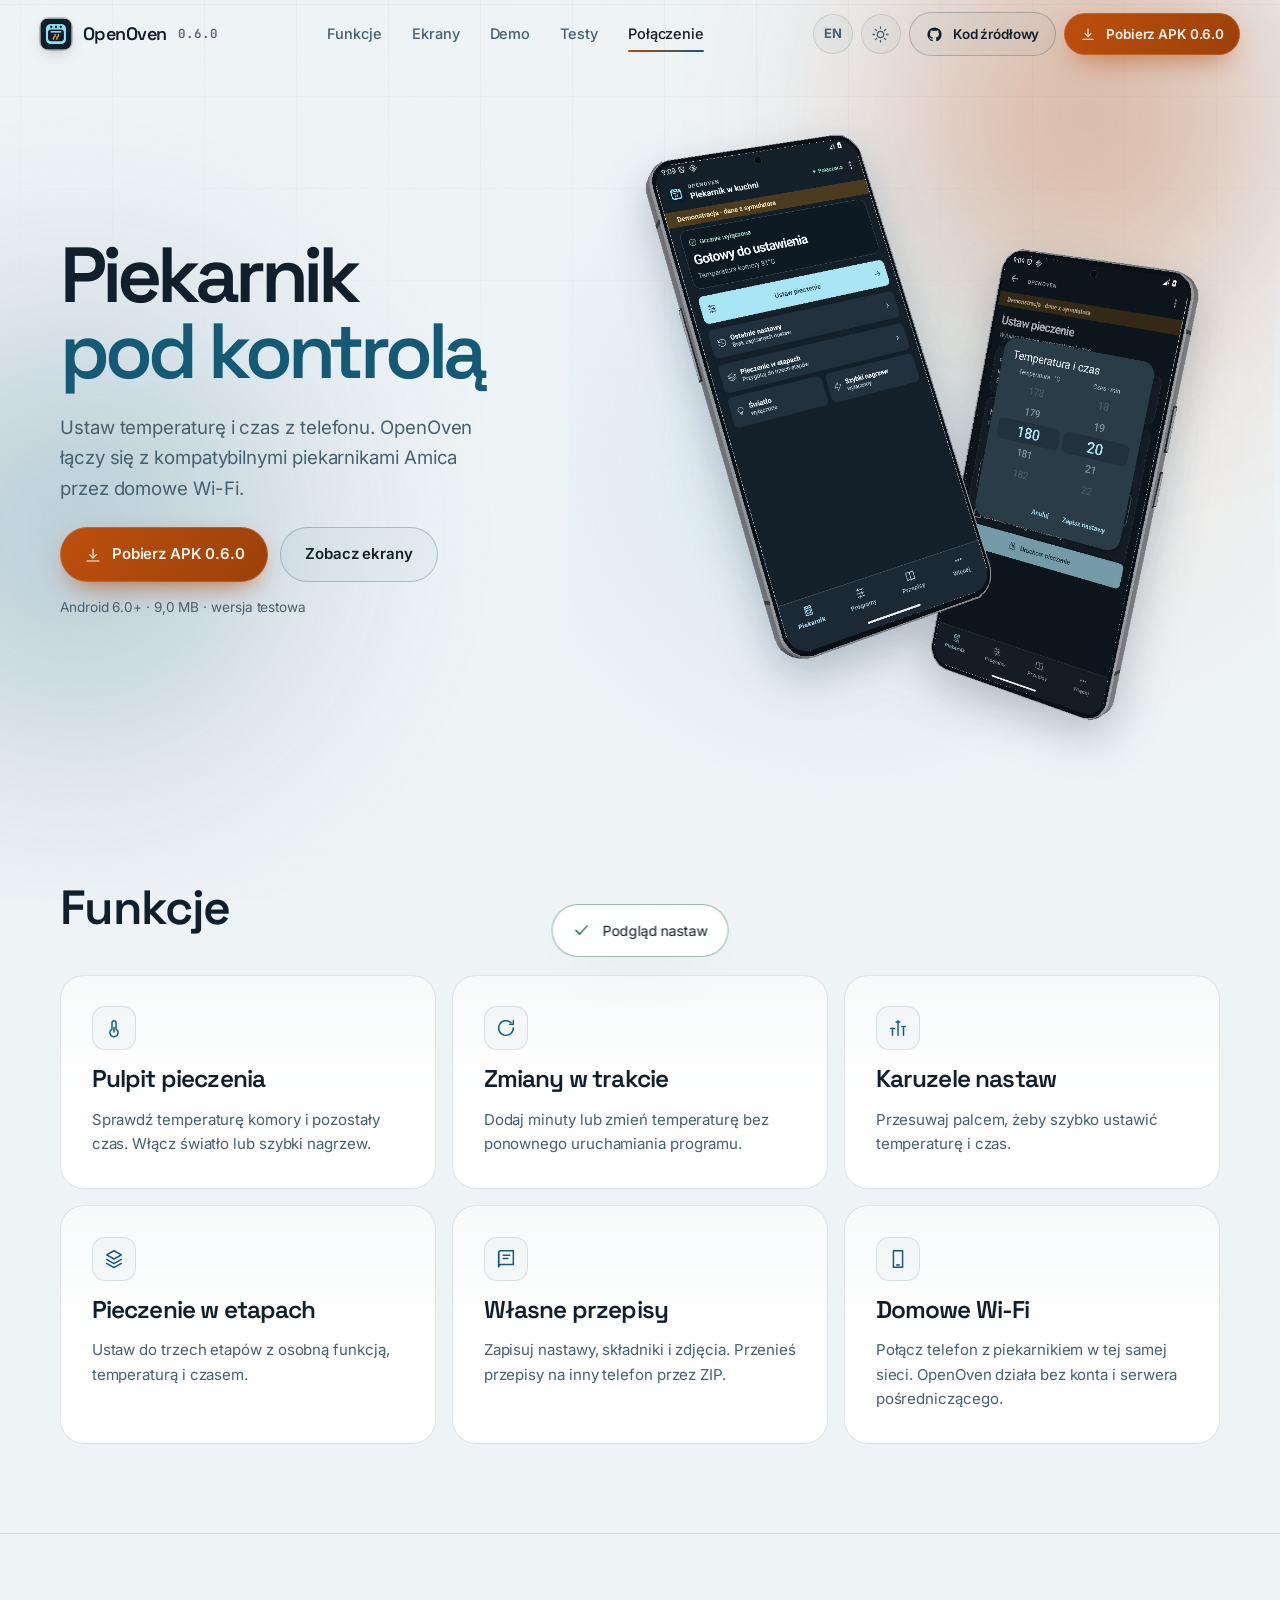
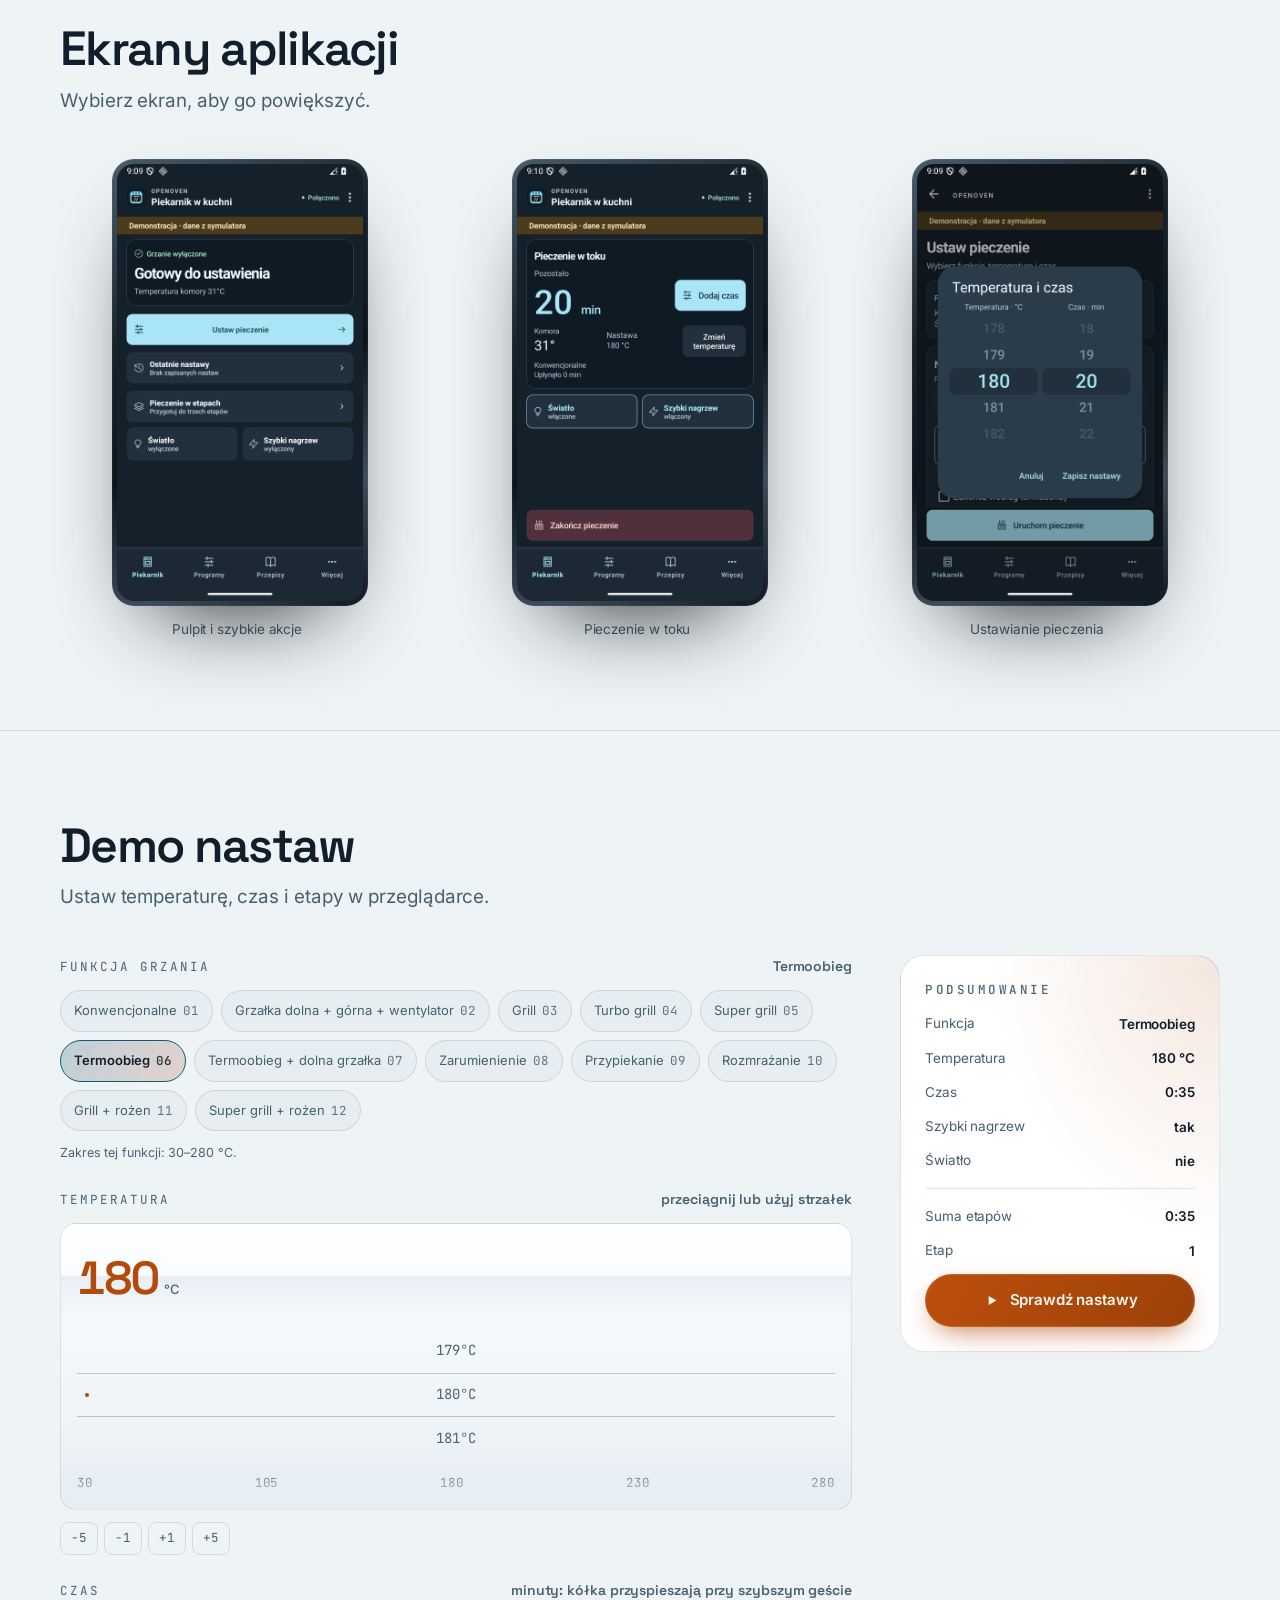
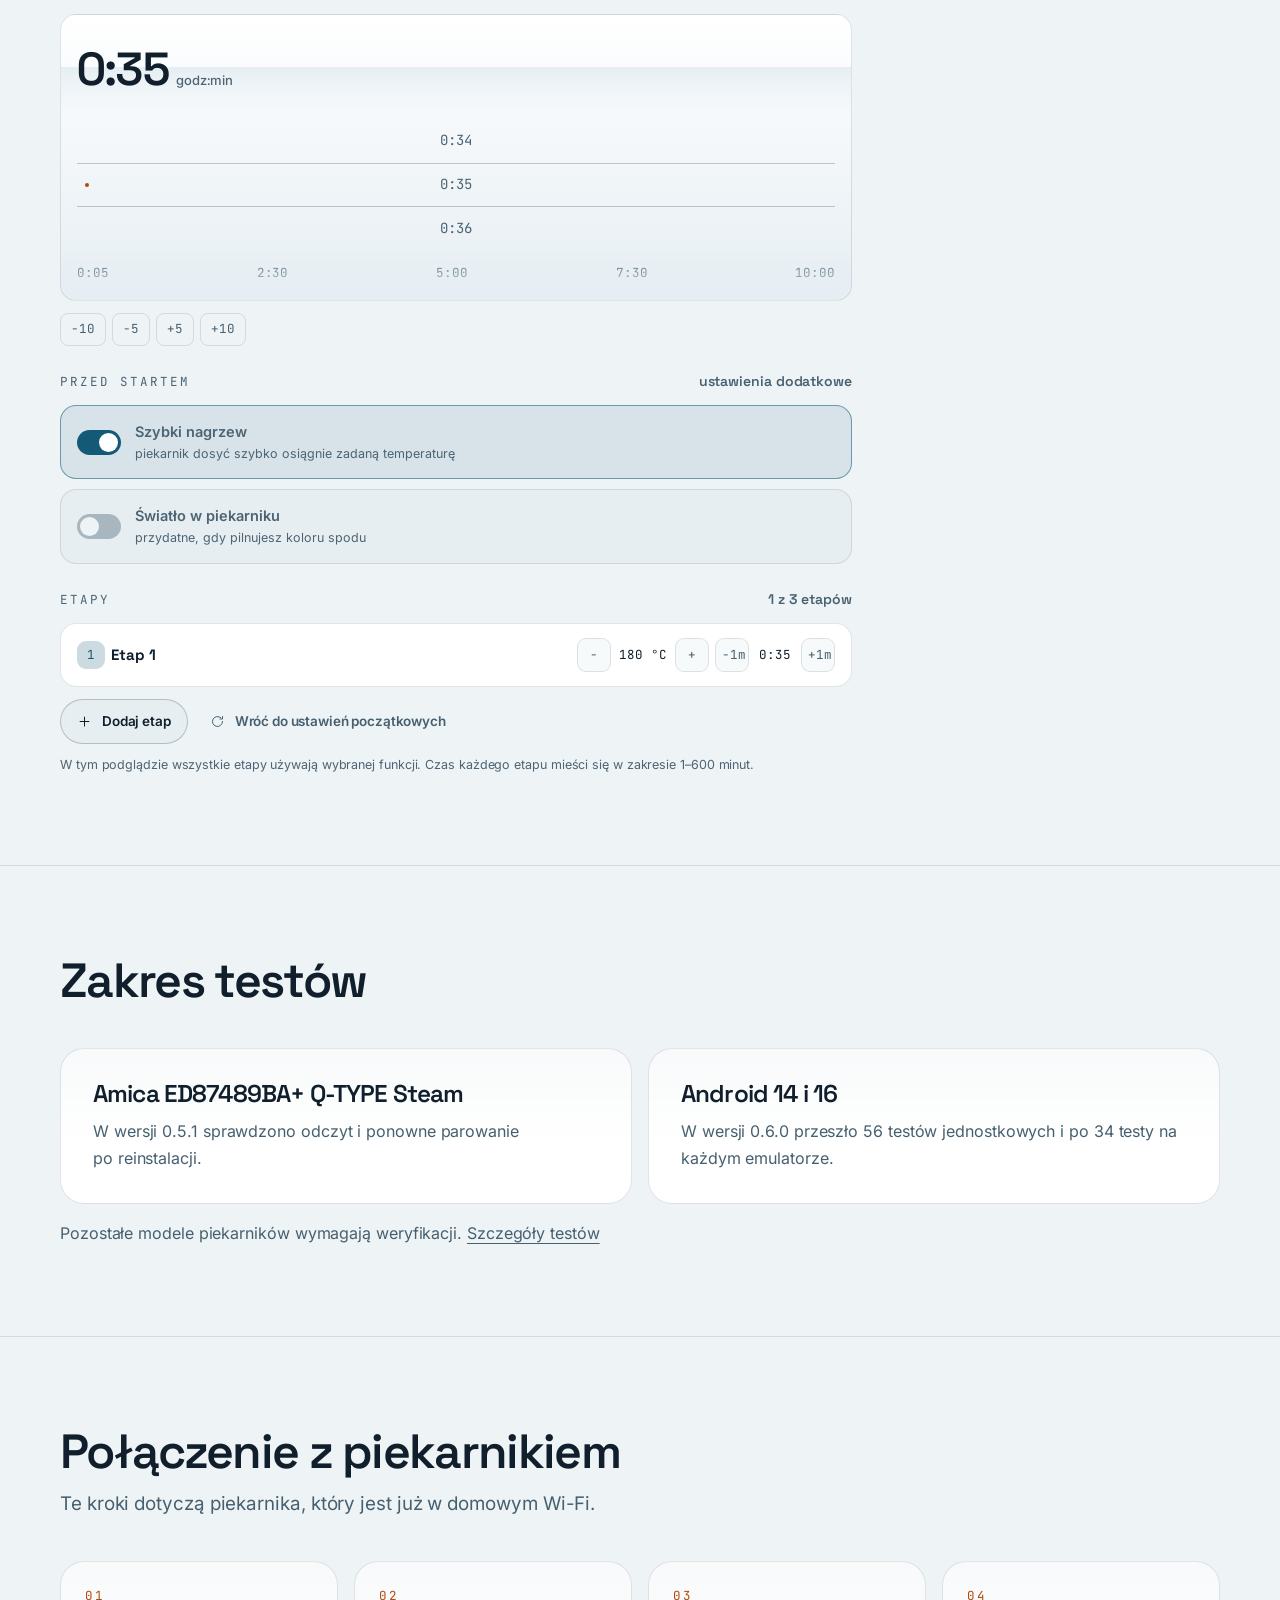
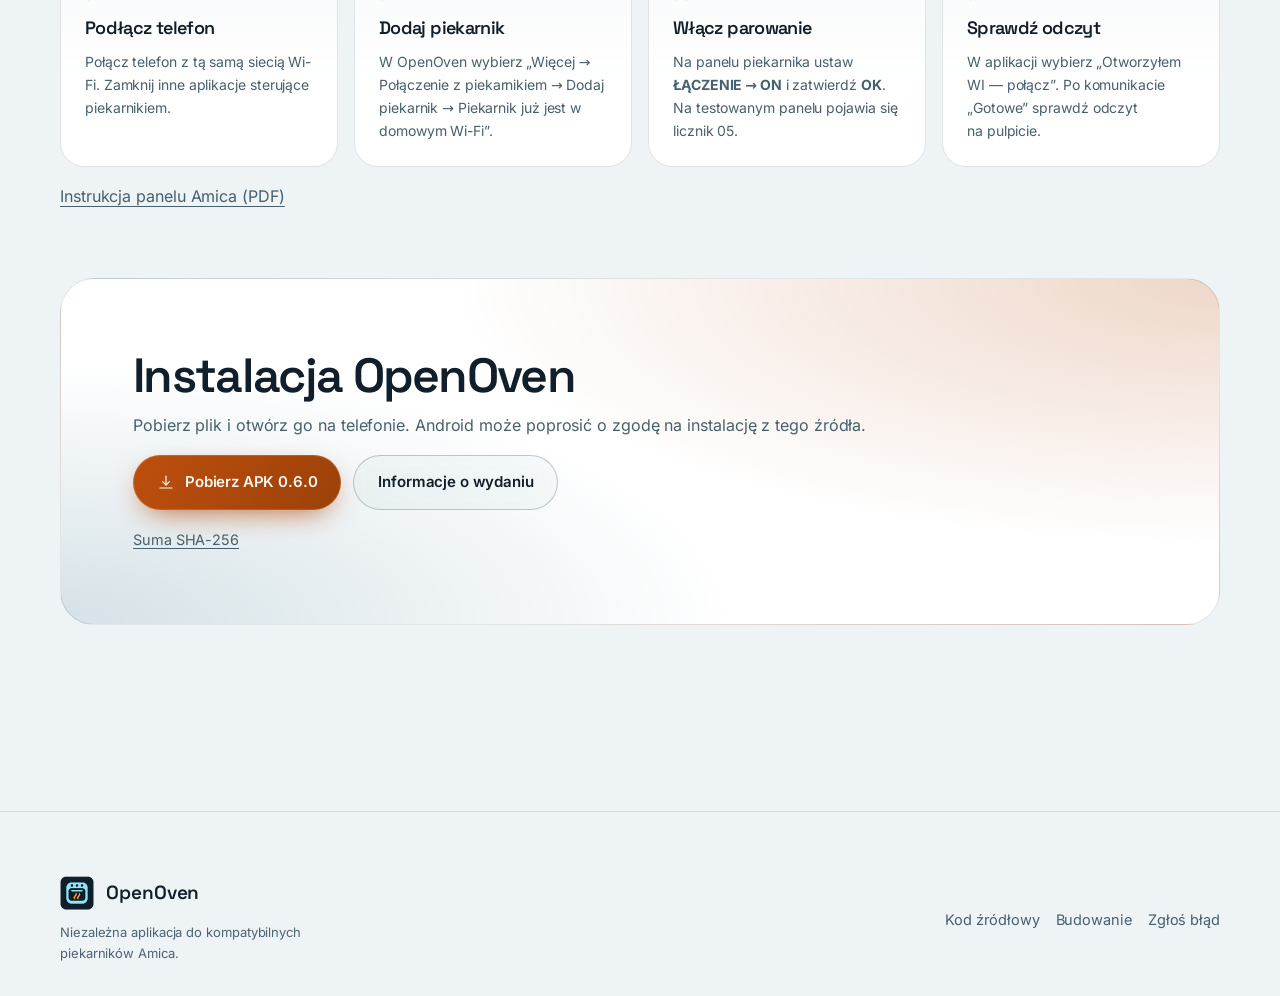
==== docs/pl/index.html @ 1ca05c5a "Make the presentation bilingual with English as default" ====
<!DOCTYPE html>
<html lang="pl" data-theme="dark">
<head>
<meta charset="utf-8">
<meta name="viewport" content="width=device-width, initial-scale=1">
<title>OpenOven — sterowanie piekarnikiem Amica z Androida</title>
<meta name="description" content="OpenOven to niezależna aplikacja na Androida do lokalnego sterowania kompatybilnymi piekarnikami Amica. Bez konta, bez chmury, przez domowe Wi-Fi. Kod w publicznym repozytorium. Sterowanie, programy, etapy, przepisy, historia i diagnostyka.">
<meta name="theme-color" content="#070d13">
<meta name="color-scheme" content="dark light">
<meta property="og:type" content="website">
<meta property="og:title" content="OpenOven — sterowanie piekarnikiem z telefonu">
<meta property="og:description" content="Niezależna aplikacja na Androida do lokalnego sterowania piekarnikami Amica. Kod w publicznym repozytorium. Wersja testowa 0.6.0.">
<meta property="og:url" content="https://techparka.github.io/openoven/pl/">
<meta property="og:site_name" content="OpenOven">
<meta property="og:image" content="https://techparka.github.io/openoven/assets/og-cover.png">
<meta property="og:image:width" content="2400">
<meta property="og:image:height" content="1260">
<meta property="og:image:alt" content="Okładka projektu OpenOven">
<meta property="og:locale" content="pl_PL">
<meta name="twitter:card" content="summary_large_image">
<meta name="twitter:title" content="OpenOven — sterowanie piekarnikiem z telefonu">
<meta name="twitter:description" content="Niezależna aplikacja na Androida do lokalnego sterowania piekarnikami Amica. Kod w publicznym repozytorium. Wersja testowa 0.6.0, APK 9,0 MB.">
<meta name="twitter:image" content="https://techparka.github.io/openoven/assets/og-cover.png">
<meta name="twitter:image:alt" content="Makieta telefonu z paskiem postępu pieczenia i hasłem OpenOven.">
<meta name="author" content="techparka">
<meta name="robots" content="max-image-preview:large">
<link rel="alternate" hreflang="en" href="https://techparka.github.io/openoven/">
<link rel="alternate" hreflang="pl" href="https://techparka.github.io/openoven/pl/">
<link rel="alternate" hreflang="x-default" href="https://techparka.github.io/openoven/">
<link rel="canonical" href="https://techparka.github.io/openoven/pl/">
<link rel="icon" href="../assets/img/logo-64.png" sizes="64x64">
<link rel="apple-touch-icon" href="../assets/img/logo-128.png">
<link rel="preload" as="font" href="../assets/fonts/SpaceGrotesk-latin.woff2" type="font/woff2" crossorigin>
<link rel="preload" as="font" href="../assets/fonts/Inter-latin.woff2" type="font/woff2" crossorigin>
<link rel="stylesheet" href="../assets/fonts/fonts.css">
<link rel="stylesheet" href="../styles.css?v=6">
<script type="application/ld+json">
{
  "@context": "https://schema.org",
  "@type": "SoftwareApplication",
  "name": "OpenOven",
  "operatingSystem": "Android 6.0+",
  "applicationCategory": "UtilitiesApplication",
  "softwareVersion": "0.6.0",
  "softwareRequirements": "Android 6.0 (API 23) lub nowszy",
  "fileSize": "9.0 MB",
  "downloadUrl": "https://github.com/techparka/openoven/releases/latest",
  "isAccessibleForFree": true,
  "codeRepository": "https://github.com/techparka/openoven",
  "datePublished": "2026-11-12",
  "dateModified": "2026-11-13",
  "inLanguage": "pl",
  "keywords": "Amica, piekarnik, Android, lokalne sterowanie, publiczny kod, Wi-Fi, bez chmury",
  "publisher": {
    "@type": "Organization",
    "name": "techparka",
    "url": "https://github.com/techparka"
  },
  "screenshot": {
    "@type": "ImageObject",
    "url": "https://techparka.github.io/openoven/assets/og-cover.png",
    "caption": "Pulpit pieczenia OpenOven z paskiem postępu"
  },
  "offers": { "@type": "Offer", "price": "0", "priceCurrency": "PLN" },
  "featureList": [
    "Lokalne sterowanie piekarnikiem przez domowe Wi-Fi",
    "Funkcje grzania, programy, pieczenie w etapach",
    "Własne przepisy z importem i eksportem ZIP",
    "Historia i ostatnie nastawy",
    "Diagnostyka połączenia",
    "Motyw jasny, ciemny lub zgodny z systemem"
  ]
}
</script>
</head>
<body>
<a class="skip-link" href="#main">Przejdź do treści</a>

<div class="bg-field" aria-hidden="true">
  <div class="bg-grid"></div>
  <div class="bg-glow bg-glow--heat"></div>
  <div class="bg-glow bg-glow--cool"></div>
  <div class="bg-noise"></div>
</div>

<svg width="0" height="0" style="position:absolute" aria-hidden="true" focusable="false">
  <defs>
    <linearGradient id="heatGrad" x1="0" y1="0" x2="1" y2="1">
      <stop offset="0%" stop-color="#ffc46b"/><stop offset="60%" stop-color="#ff8f45"/><stop offset="100%" stop-color="#a9e5f6"/>
    </linearGradient>
    <g id="i-set" fill="none" stroke="currentColor" stroke-width="1.6" stroke-linecap="round" stroke-linejoin="round"></g>
  </defs>
  <symbol id="i-oven" viewBox="0 0 24 24" fill="none" stroke="currentColor" stroke-width="1.6" stroke-linecap="round" stroke-linejoin="round">
    <path d="M3 4h18v16H3z"/><path d="M3 9h18"/><path d="M6 6h2M10 6h2"/>
    <path d="M6.5 12.5h11v5h-11z"/>
  </symbol>
  <symbol id="i-download" viewBox="0 0 24 24" fill="none" stroke="currentColor" stroke-width="1.6" stroke-linecap="round" stroke-linejoin="round">
    <path d="M12 4v11"/><path d="M7.5 11.5 12 16l4.5-4.5"/><path d="M4 20h16"/>
  </symbol>
  <symbol id="i-github" viewBox="0 0 24 24" fill="currentColor"><path d="M12 2a10 10 0 0 0-3.16 19.49c.5.09.68-.22.68-.48v-1.7c-2.78.6-3.37-1.34-3.37-1.34-.45-1.16-1.11-1.47-1.11-1.47-.91-.62.07-.61.07-.61 1 .07 1.53 1.03 1.53 1.03.9 1.53 2.34 1.09 2.91.83.09-.65.35-1.09.63-1.34-2.22-.25-4.55-1.11-4.55-4.94 0-1.09.39-1.98 1.03-2.68-.1-.25-.45-1.27.1-2.64 0 0 .84-.27 2.75 1.02a9.5 9.5 0 0 1 2.5-.34c.85 0 1.7.11 2.5.34 1.91-1.29 2.75-1.02 2.75-1.02.55 1.37.2 2.39.1 2.64.64.7 1.03 1.59 1.03 2.68 0 3.84-2.34 4.68-4.57 4.93.36.31.68.92.68 1.86v2.75c0 .26.18.58.69.48A10 10 0 0 0 12 2Z"/></symbol>
  <symbol id="i-check" viewBox="0 0 24 24" fill="none" stroke="currentColor" stroke-width="1.9" stroke-linecap="round" stroke-linejoin="round"><path d="M4.5 12.5 9.5 17.5 19.5 6.5"/></symbol>
  <symbol id="i-arrow-right" viewBox="0 0 24 24" fill="none" stroke="currentColor" stroke-width="1.6" stroke-linecap="round" stroke-linejoin="round"><path d="M4 12h15"/><path d="m13 6 6 6-6 6"/></symbol>
  <symbol id="i-arrow-left" viewBox="0 0 24 24" fill="none" stroke="currentColor" stroke-width="1.6" stroke-linecap="round" stroke-linejoin="round"><path d="M20 12H5"/><path d="m11 6-6 6 6 6"/></symbol>
  <symbol id="i-sliders" viewBox="0 0 24 24" fill="none" stroke="currentColor" stroke-width="1.6" stroke-linecap="round" stroke-linejoin="round">
    <path d="M6 20V14M12 20V4M18 20v-8"/><path d="M4 12.5h4M10 5.5h4M16 10.5h4"/>
  </symbol>
  <symbol id="i-layers" viewBox="0 0 24 24" fill="none" stroke="currentColor" stroke-width="1.6" stroke-linecap="round" stroke-linejoin="round">
    <path d="m12 3 8 4.5-8 4.5L4 7.5z"/><path d="m4 12.5 8 4.5 8-4.5"/><path d="m4 16.8 8 4.5 8-4.5"/>
  </symbol>
  <symbol id="i-book" viewBox="0 0 24 24" fill="none" stroke="currentColor" stroke-width="1.6" stroke-linecap="round" stroke-linejoin="round">
    <path d="M4 5.5A2.5 2.5 0 0 1 6.5 3H20v15H6.5A2.5 2.5 0 0 0 4 20.5z"/><path d="M4 5.5v15"/><path d="M9 8h7M9 11.5h5"/>
  </symbol>
  <symbol id="i-qr" viewBox="0 0 24 24" fill="none" stroke="currentColor" stroke-width="1.6" stroke-linecap="round" stroke-linejoin="round">
    <path d="M4 9V4h5M20 9V4h-5M4 15v5h5M20 15v5h-5"/><path d="M9.5 9.5h1.5v1.5H9.5zM13.5 9.5H15v1.5h-1.5zM9.5 13.5H11V15H9.5zM13.5 13.5H15V15h-1.5z"/>
  </symbol>
  <symbol id="i-wifi" viewBox="0 0 24 24" fill="none" stroke="currentColor" stroke-width="1.6" stroke-linecap="round" stroke-linejoin="round">
    <path d="M2.5 9a14 14 0 0 1 19 0"/><path d="M6 12.6a9 9 0 0 1 12 0"/><path d="M9.5 16.2a4.4 4.4 0 0 1 5 0"/><path d="M12 20h.01"/>
  </symbol>
  <symbol id="i-shield" viewBox="0 0 24 24" fill="none" stroke="currentColor" stroke-width="1.6" stroke-linecap="round" stroke-linejoin="round">
    <path d="M12 3l7 3v6c0 4.2-2.9 7.7-7 9-4.1-1.3-7-4.8-7-9V6z"/><path d="m9 12 2 2 4-4"/>
  </symbol>
  <symbol id="i-cloud-off" viewBox="0 0 24 24" fill="none" stroke="currentColor" stroke-width="1.6" stroke-linecap="round" stroke-linejoin="round">
    <path d="M7 17.5h9.5a3.5 3.5 0 0 0 .8-6.9A5.5 5.5 0 0 0 8.4 8.2"/><path d="M4 4l16 16"/>
  </symbol>
  <symbol id="i-thermo" viewBox="0 0 24 24" fill="none" stroke="currentColor" stroke-width="1.6" stroke-linecap="round" stroke-linejoin="round">
    <path d="M12 4a2.2 2.2 0 0 1 2.2 2.2v7a4.5 4.5 0 1 1-4.4 0v-7A2.2 2.2 0 0 1 12 4z"/><path d="M12 16.5v-5"/>
  </symbol>
  <symbol id="i-timer" viewBox="0 0 24 24" fill="none" stroke="currentColor" stroke-width="1.6" stroke-linecap="round" stroke-linejoin="round">
    <circle cx="12" cy="13.5" r="7"/><path d="M12 10v3.8l2.4 1.7"/><path d="M9.5 3h5"/>
  </symbol>
  <symbol id="i-bolt" viewBox="0 0 24 24" fill="none" stroke="currentColor" stroke-width="1.6" stroke-linecap="round" stroke-linejoin="round">
    <path d="M13.5 3 6 13h4.5L10 21l7.5-10H13z"/>
  </symbol>
  <symbol id="i-bulb" viewBox="0 0 24 24" fill="none" stroke="currentColor" stroke-width="1.6" stroke-linecap="round" stroke-linejoin="round">
    <path d="M9.5 17h5"/><path d="M10.5 20.5h3"/><path d="M12 3a6 6 0 0 1 3.5 10.9v1.1h-7v-1.1A6 6 0 0 1 12 3z"/>
  </symbol>
  <symbol id="i-wrench" viewBox="0 0 24 24" fill="none" stroke="currentColor" stroke-width="1.6" stroke-linecap="round" stroke-linejoin="round">
    <path d="M14.5 6.5a3.5 3.5 0 0 0 4.9 4.2l-8.2 8.2a2.1 2.1 0 0 1-3-3l8.2-8.2a3.5 3.5 0 0 0-4.2-4.9"/>
  </symbol>
  <symbol id="i-history" viewBox="0 0 24 24" fill="none" stroke="currentColor" stroke-width="1.6" stroke-linecap="round" stroke-linejoin="round">
    <path d="M4 12a8 8 0 1 0 2.6-5.9"/><path d="M4 4v4h4"/><path d="M12 8.5V13l3 1.8"/>
  </symbol>
  <symbol id="i-zip" viewBox="0 0 24 24" fill="none" stroke="currentColor" stroke-width="1.6" stroke-linecap="round" stroke-linejoin="round">
    <path d="M5 6.5A1.5 1.5 0 0 1 6.5 5H12l2 2h3.5A1.5 1.5 0 0 1 19 8.5v9A1.5 1.5 0 0 1 17.5 19h-11A1.5 1.5 0 0 1 5 17.5z"/><path d="M10 3v2M10 7v2M10 11v2"/><path d="M9.5 15h2v2h-2z"/>
  </symbol>
  <symbol id="i-phone" viewBox="0 0 24 24" fill="none" stroke="currentColor" stroke-width="1.6" stroke-linecap="round" stroke-linejoin="round">
    <path d="M7 3h10v18H7z"/><path d="M10.5 18.5h3"/>
  </symbol>
  <symbol id="i-sun" viewBox="0 0 24 24" fill="none" stroke="currentColor" stroke-width="1.6" stroke-linecap="round" stroke-linejoin="round">
    <circle cx="12" cy="12" r="4"/><path d="M12 2.5v2M12 19.5v2M2.5 12h2M19.5 12h2M5.5 5.5 7 7M17 17l1.5 1.5M18.5 5.5 17 7M7 17l-1.5 1.5"/>
  </symbol>
  <symbol id="i-moon" viewBox="0 0 24 24" fill="none" stroke="currentColor" stroke-width="1.6" stroke-linecap="round" stroke-linejoin="round">
    <path d="M20 14.5A8.5 8.5 0 0 1 9.5 4a8.5 8.5 0 1 0 10.5 10.5z"/>
  </symbol>
  <symbol id="i-menu" viewBox="0 0 24 24" fill="none" stroke="currentColor" stroke-width="1.7" stroke-linecap="round"><path d="M4 8h16M4 16h16"/></symbol>
  <symbol id="i-close" viewBox="0 0 24 24" fill="none" stroke="currentColor" stroke-width="1.7" stroke-linecap="round"><path d="M6 6l12 12M18 6 6 18"/></symbol>
  <symbol id="i-play" viewBox="0 0 24 24" fill="currentColor"><path d="M8 5.5v13l11-6.5z"/></symbol>
  <symbol id="i-spark" viewBox="0 0 24 24" fill="none" stroke="currentColor" stroke-width="1.6" stroke-linecap="round" stroke-linejoin="round">
    <path d="M12 3c1.5 4 3.5 6 7.5 7.5-4 1.5-6 3.5-7.5 7.5-1.5-4-3.5-6-7.5-7.5C8.5 9 10.5 7 12 3z"/>
  </symbol>
  <symbol id="i-info" viewBox="0 0 24 24" fill="none" stroke="currentColor" stroke-width="1.6" stroke-linecap="round" stroke-linejoin="round">
    <circle cx="12" cy="12" r="8.5"/><path d="M12 11v5.5M12 7.8h.01"/>
  </symbol>
  <symbol id="i-rotate" viewBox="0 0 24 24" fill="none" stroke="currentColor" stroke-width="1.6" stroke-linecap="round" stroke-linejoin="round">
    <path d="M20 12a8 8 0 1 1-2.6-5.9"/><path d="M20 4v4h-4"/>
  </symbol>
  <symbol id="i-plus" viewBox="0 0 24 24" fill="none" stroke="currentColor" stroke-width="1.7" stroke-linecap="round"><path d="M12 5v14M5 12h14"/></symbol>
  <symbol id="i-signal" viewBox="0 0 24 24" fill="currentColor"><path d="M4 15h2.5v5H4zM9 11h2.5v9H9zM14 7h2.5v13H14zM19 3.5h2.5v16.5H19z"/></symbol>
  <symbol id="i-battery" viewBox="0 0 24 24" fill="none" stroke="currentColor" stroke-width="1.5"><path d="M2 8h16v8H2z"/><path d="M20 10.5v3"/><path d="M4.5 10.5h9v3h-9z" fill="currentColor" stroke="none"/></symbol>
</svg>
<main id="main">
<header class="topbar" id="topbar">
  <a class="topbar__brand" href="#top" aria-label="OpenOven — strona główna">
    <img class="topbar__mark" src="../assets/img/logo-128.png" alt="" width="32" height="32">
    <span>OpenOven</span>
    <span class="topbar__ver">0.6.0</span>
  </a>
  <nav class="topbar__nav" id="nav" aria-label="Nawigacja sekcji">
    <a href="#mozliwosci">Funkcje</a>
    <a href="#ekrany">Ekrany</a>
    <a href="#karuzela">Demo</a>
    <a href="#jakosc">Testy</a>
    <a href="#start">Połączenie</a>
  </nav>
  <div class="topbar__actions">
    <a class="iconbtn language-link" href="../" lang="en" hreflang="en" aria-label="English version" title="English version">EN</a>
    <button class="iconbtn" id="themeToggle" type="button" aria-label="Przełącz motyw: ciemny lub jasny" title="Motyw jasny / ciemny">
      <svg class="moon" width="19" height="19" aria-hidden="true"><use href="#i-moon"/></svg>
      <svg class="sun" width="19" height="19" aria-hidden="true"><use href="#i-sun"/></svg>
    </button>
    <a class="btn btn--ghost btn--sm" href="https://github.com/techparka/openoven" rel="noopener">
      <svg width="17" height="17" aria-hidden="true"><use href="#i-github"/></svg>
      <span>Kod źródłowy</span>
    </a>
    <a class="btn btn--primary btn--sm" href="https://github.com/techparka/openoven/releases/download/v0.6.0/OpenOven-0.6.0.apk" rel="noopener">
      <svg width="16" height="16" aria-hidden="true"><use href="#i-download"/></svg>
      <span>Pobierz APK 0.6.0</span>
    </a>
    <button class="iconbtn iconbtn--menu" id="menuBtn" type="button" aria-label="Otwórz menu" aria-expanded="false" aria-controls="msheet">
      <svg width="20" height="20" aria-hidden="true"><use href="#i-menu"/></svg>
    </button>
  </div>
  <div class="topbar__progress" id="progress" aria-hidden="true"></div>
</header>

<nav class="msheet" id="msheet" hidden aria-label="Menu mobilne">
  <a href="#mozliwosci">Funkcje</a>
  <a href="#ekrany">Ekrany</a>
  <a href="#karuzela">Demo</a>
  <a href="#jakosc">Testy</a>
  <a href="#start">Połączenie</a>
  <a class="btn btn--primary" href="https://github.com/techparka/openoven/releases/download/v0.6.0/OpenOven-0.6.0.apk" rel="noopener">
    <svg width="17" height="17" aria-hidden="true"><use href="#i-download"/></svg> Pobierz APK 0.6.0
  </a>
</nav>

<section class="hero" id="top">
  <div class="wrap hero__grid">
    <div>
      <h1>Piekarnik <span>pod kontrolą</span></h1>
      <p class="hero__lead">Ustaw temperaturę i czas z telefonu. OpenOven łączy się z kompatybilnymi piekarnikami Amica przez domowe Wi-Fi.</p>
      <div class="hero__cta">
        <a class="btn btn--primary" href="https://github.com/techparka/openoven/releases/download/v0.6.0/OpenOven-0.6.0.apk">
          <svg width="18" height="18" aria-hidden="true"><use href="#i-download"/></svg>
          Pobierz APK 0.6.0
        </a>
        <a class="btn btn--ghost" href="#ekrany">Zobacz ekrany</a>
      </div>
      <p class="hero__meta">Android 6.0+ · 9,0 MB · wersja testowa</p>
    </div>

    <figure class="hero__stage">
      <img class="hero__mockup" src="../assets/img/hero-phones-20x9.webp" width="1051" height="1112"
           fetchpriority="high" alt="Dwa telefony z ekranami OpenOven: pulpit piekarnika i ustawianie temperatury oraz czasu">
      <figcaption class="sr-only">Ekrany wersji 0.6.0 w trybie demonstracji.</figcaption>
    </figure>
  </div>
</section>

<section class="section" id="mozliwosci">
  <div class="wrap">
    <div class="sechead">
      <h2>Funkcje</h2>
    </div>
    <div class="feature-grid">
      <article class="card feature">
        <span class="feature__ic"><svg width="22" height="22" aria-hidden="true"><use href="#i-thermo"/></svg></span>
        <h3>Pulpit pieczenia</h3>
        <p>Sprawdź temperaturę komory i pozostały czas. Włącz światło lub szybki nagrzew.</p>
      </article>
      <article class="card feature">
        <span class="feature__ic"><svg width="22" height="22" aria-hidden="true"><use href="#i-rotate"/></svg></span>
        <h3>Zmiany w trakcie</h3>
        <p>Dodaj minuty lub zmień temperaturę bez ponownego uruchamiania programu.</p>
      </article>
      <article class="card feature">
        <span class="feature__ic"><svg width="22" height="22" aria-hidden="true"><use href="#i-sliders"/></svg></span>
        <h3>Karuzele nastaw</h3>
        <p>Przesuwaj palcem, żeby szybko ustawić temperaturę i czas.</p>
      </article>
      <article class="card feature">
        <span class="feature__ic"><svg width="22" height="22" aria-hidden="true"><use href="#i-layers"/></svg></span>
        <h3>Pieczenie w etapach</h3>
        <p>Ustaw do trzech etapów z osobną funkcją, temperaturą i czasem.</p>
      </article>
      <article class="card feature">
        <span class="feature__ic"><svg width="22" height="22" aria-hidden="true"><use href="#i-book"/></svg></span>
        <h3>Własne przepisy</h3>
        <p>Zapisuj nastawy, składniki i zdjęcia. Przenieś przepisy na inny telefon przez ZIP.</p>
      </article>
      <article class="card feature">
        <span class="feature__ic"><svg width="22" height="22" aria-hidden="true"><use href="#i-phone"/></svg></span>
        <h3>Domowe Wi-Fi</h3>
        <p>Połącz telefon z piekarnikiem w tej samej sieci. OpenOven działa bez konta i serwera pośredniczącego.</p>
      </article>
    </div>
  </div>
</section>

<section class="section section--edge" id="ekrany">
  <div class="wrap">
    <div class="sechead" id="aplikacja">
      <h2>Ekrany aplikacji</h2>
      <p>Wybierz ekran, aby go powiększyć.</p>
    </div>
    <div class="gallery-grid" id="galRail">
      <a class="gal__item" href="../screenshots/dashboard.png">
        <div class="device device--shot">
          <div class="device__screen"><img class="device__shot" src="../screenshots/dashboard.png" width="1080" height="1920" loading="lazy" alt="Pulpit i szybkie akcje"></div>
        </div>
        <span class="gal__cap">Pulpit i szybkie akcje</span>
      </a>
      <a class="gal__item" href="../screenshots/baking.png">
        <div class="device device--shot">
          <div class="device__screen"><img class="device__shot" src="../screenshots/baking.png" width="1080" height="1920" loading="lazy" alt="Pieczenie w toku"></div>
        </div>
        <span class="gal__cap">Pieczenie w toku</span>
      </a>
      <a class="gal__item" href="../screenshots/settings-wheel.png">
        <div class="device device--shot">
          <div class="device__screen"><img class="device__shot" src="../screenshots/settings-wheel.png" width="1080" height="1920" loading="lazy" alt="Ustawianie pieczenia"></div>
        </div>
        <span class="gal__cap">Ustawianie pieczenia</span>
      </a>
    </div>
  </div>
</section>
<section class="section section--edge" id="karuzela">
  <div class="wrap">
    <div class="sechead" data-reveal>
      <h2>Demo nastaw</h2>
      <p>Ustaw temperaturę, czas i etapy w przeglądarce.</p>
    </div>

    <div class="play">
      <div class="play__panel">
        <div class="field" data-reveal>
          <div class="field__label"><span>Funkcja grzania</span><b id="fnCaption">Termoobieg</b></div>
          <div class="fns" id="fnList" role="group" aria-label="Funkcja grzania"></div>
          <p class="hint" id="fnHint">Zakres temperatur zależy od funkcji: ta obsługuje 30–280 °C.</p>
        </div>

        <div class="field" data-reveal style="--d:80ms">
          <div class="field__label"><span>Temperatura</span><b>przeciągnij lub użyj strzałek</b></div>
          <div class="wheel wheel--hot" id="wheelTemp" data-min="30" data-max="280" data-step="1"
               data-value="180" data-unit="°C" data-variant="temp"
               role="slider" tabindex="0" aria-label="Temperatura w stopniach Celsjusza"
               aria-valuemin="30" aria-valuemax="280" aria-valuenow="180" aria-valuetext="180 stopni Celsjusza">
            <div class="wheel__value"><span data-out>180</span><small>°C</small></div>
            <div class="wheel__strip">
              <div class="wheel__reel" data-reel></div>
              <div class="wheel__needle"></div>
            </div>
            <div class="wheel__scale"><span>30</span><span>105</span><span>180</span><span>230</span><span>280</span></div>
          </div>
          <div class="stepbtns" aria-label="Korekta temperatury">
            <button type="button" data-temperature-step data-nudge="-5">−5</button>
            <button type="button" data-temperature-step data-nudge="-1">−1</button>
            <button type="button" data-temperature-step data-nudge="1">+1</button>
            <button type="button" data-temperature-step data-nudge="5">+5</button>
          </div>
        </div>

        <div class="field" data-reveal style="--d:160ms">
          <div class="field__label"><span>Czas</span><b>minuty: kółka przyspieszają przy szybszym geście</b></div>
          <div class="wheel" id="wheelTime" data-min="1" data-max="600" data-step="1"
               data-value="35" data-unit="min" data-variant="time"
               role="slider" tabindex="0" aria-label="Czas pieczenia w minutach"
               aria-valuemin="1" aria-valuemax="600" aria-valuenow="35" aria-valuetext="35 minut">
            <div class="wheel__value"><span data-out>0:35</span><small>godz:min</small></div>
            <div class="wheel__strip">
              <div class="wheel__reel" data-reel></div>
              <div class="wheel__needle"></div>
            </div>
            <div class="wheel__scale"><span>0:05</span><span>2:30</span><span>5:00</span><span>7:30</span><span>10:00</span></div>
          </div>
          <div class="stepbtns" aria-label="Korekta czasu">
            <button type="button" data-nudge="-10">−10</button>
            <button type="button" data-nudge="-5">−5</button>
            <button type="button" data-nudge="5">+5</button>
            <button type="button" data-nudge="10">+10</button>
          </div>
        </div>

        <div class="field" data-reveal style="--d:80ms">
          <div class="field__label"><span>Przed startem</span><b>ustawienia dodatkowe</b></div>
          <div style="display:grid;gap:10px">
            <button class="sw" id="swRapid" type="button" aria-pressed="true">
              <span class="sw__dot" aria-hidden="true"></span>
              <span><b>Szybki nagrzew</b><span>piekarnik dosyć szybko osiągnie zadaną temperaturę</span></span>
            </button>
            <button class="sw" id="swLight" type="button" aria-pressed="false">
              <span class="sw__dot" aria-hidden="true"></span>
              <span><b>Światło w piekarniku</b><span>przydatne, gdy pilnujesz koloru spodu</span></span>
            </button>
          </div>
        </div>

        <div class="field" data-reveal style="--d:120ms">
          <div class="field__label"><span>Etapy</span><b id="stageHint">maksymalnie trzy</b></div>
          <div class="stages" id="stageList"></div>
          <div style="display:flex;gap:8px;flex-wrap:wrap">
            <button class="btn btn--ghost btn--sm" id="addStage" type="button">
              <svg width="15" height="15" aria-hidden="true"><use href="#i-plus"/></svg> Dodaj etap
            </button>
            <button class="btn btn--quiet btn--sm" id="resetPlay" type="button">
              <svg width="15" height="15" aria-hidden="true"><use href="#i-rotate"/></svg> Wróć do ustawień początkowych
            </button>
          </div>
          <p class="hint">W tym podglądzie wszystkie etapy używają wybranej funkcji. Czas każdego etapu mieści się w zakresie 1–600 minut.</p>
        </div>
      </div>

      <aside class="summary" aria-live="polite">
        <p class="eyebrow eyebrow--plain">Podsumowanie</p>
        <div class="summary__row"><span>Funkcja</span><b id="sumFn">Termoobieg</b></div>
        <div class="summary__row"><span>Temperatura</span><b id="sumTemp">180 °C</b></div>
        <div class="summary__row"><span>Czas</span><b id="sumTime">0:35</b></div>
        <div class="summary__row"><span>Szybki nagrzew</span><b id="sumRapid">tak</b></div>
        <div class="summary__row"><span>Światło</span><b id="sumLight">nie</b></div>
        <hr>
        <div class="summary__row"><span>Suma etapów</span><b id="sumTotal">0:35</b></div>
        <div class="summary__row"><span>Etap</span><b id="sumCount">1</b></div>
        <button class="btn btn--primary" id="btnSend" type="button" style="width:100%">
          <svg width="17" height="17" aria-hidden="true"><use href="#i-play"/></svg>
          Sprawdź nastawy
        </button>

      </aside>
    </div>
  </div>
</section>
<section class="section section--edge" id="jakosc">
  <div class="wrap">
    <div class="sechead">
      <h2>Zakres testów</h2>
    </div>
    <div class="test-grid">
      <article class="card">
        <h3>Amica ED87489BA+ Q-TYPE Steam</h3>
        <p>W wersji 0.5.1 sprawdzono odczyt i ponowne parowanie po reinstalacji.</p>
      </article>
      <article class="card">
        <h3>Android 14 i 16</h3>
        <p>W wersji 0.6.0 przeszło 56 testów jednostkowych i po 34 testy na każdym emulatorze.</p>
      </article>
    </div>
    <p class="section-note">Pozostałe modele piekarników wymagają weryfikacji. <a href="https://github.com/techparka/openoven/blob/main/README.pl.md#zakres-testów">Szczegóły testów</a></p>
  </div>
</section>
<section class="section section--edge" id="start">
  <div class="wrap">
    <div class="sechead">
      <h2>Połączenie z piekarnikiem</h2>
      <p>Te kroki dotyczą piekarnika, który jest już w domowym Wi-Fi.</p>
    </div>
    <div class="steps4">
      <article class="card pstep" data-step="1">
        <h3>Podłącz telefon</h3>
        <p>Połącz telefon z tą samą siecią Wi-Fi. Zamknij inne aplikacje sterujące piekarnikiem.</p>
      </article>
      <article class="card pstep" data-step="2">
        <h3>Dodaj piekarnik</h3>
        <p>W OpenOven wybierz „Więcej → Połączenie z piekarnikiem → Dodaj piekarnik → Piekarnik już jest w domowym Wi-Fi”.</p>
      </article>
      <article class="card pstep" data-step="3">
        <h3>Włącz parowanie</h3>
        <p>Na panelu piekarnika ustaw <b>ŁĄCZENIE → ON</b> i zatwierdź <b>OK</b>. Na testowanym panelu pojawia się licznik 05.</p>
      </article>
      <article class="card pstep" data-step="4">
        <h3>Sprawdź odczyt</h3>
        <p>W aplikacji wybierz „Otworzyłem WI — połącz”. Po komunikacie „Gotowe” sprawdź odczyt na pulpicie.</p>
      </article>
    </div>
    <p class="section-note"><a href="https://www.amica.pl/media/wysiwyg/programatory/tv/android_manual.pdf">Instrukcja panelu Amica (PDF)</a></p>

    <div class="cta download">
      <h2>Instalacja OpenOven</h2>
      <p>Pobierz plik i otwórz go na telefonie. Android może poprosić o zgodę na instalację z tego źródła.</p>
      <div class="cta__row">
        <a class="btn btn--primary" href="https://github.com/techparka/openoven/releases/download/v0.6.0/OpenOven-0.6.0.apk">
          <svg width="18" height="18" aria-hidden="true"><use href="#i-download"/></svg> Pobierz APK 0.6.0
        </a>
        <a class="btn btn--ghost" href="https://github.com/techparka/openoven/releases/tag/v0.6.0">Informacje o wydaniu</a>
      </div>
      <a class="download__hash" href="https://github.com/techparka/openoven/releases/download/v0.6.0/OpenOven-0.6.0.apk.sha256">Suma SHA-256</a>
    </div>
  </div>
</section>

</main>

<footer class="footer">
  <div class="wrap footer__compact">
    <div>
      <p class="footer__brand">
        <img src="../assets/img/logo-64.png" alt="" width="34" height="34"> OpenOven
      </p>
      <p class="footer__note">Niezależna aplikacja do kompatybilnych piekarników Amica.</p>
    </div>
    <nav aria-label="Projekt OpenOven">
      <a href="https://github.com/techparka/openoven">Kod źródłowy</a>
      <a href="https://github.com/techparka/openoven/blob/main/README.pl.md#budowanie">Budowanie</a>
      <a href="https://github.com/techparka/openoven/issues">Zgłoś błąd</a>
    </nav>
  </div>
</footer>

<div class="toast" id="toast" role="status" aria-live="polite">
  <svg width="18" height="18" aria-hidden="true"><use href="#i-check"/></svg>
  <span id="toastText">Podgląd nastaw</span>
</div>

<dialog id="lightbox" aria-label="Powiększenie zrzutu ekranu">
  <div class="lb">
    <img id="lbImg" alt="">
    <div class="lb__side">
      <p class="lb__cap" id="lbCap"></p>
      <div class="lb__nav">
        <button class="iconbtn" id="lbPrev" type="button" aria-label="Poprzedni zrzut"><svg width="18" height="18"><use href="#i-arrow-left"/></svg></button>
        <button class="iconbtn" id="lbClose" type="button" aria-label="Zamknij podgląd"><svg width="18" height="18"><use href="#i-close"/></svg></button>
        <button class="iconbtn" id="lbNext" type="button" aria-label="Następny zrzut"><svg width="18" height="18"><use href="#i-arrow-right"/></svg></button>
      </div>
    </div>
  </div>
</dialog>

<script src="../app.js?v=4" defer></script>
</body>
</html>
---- docs/assets/fonts/fonts.css ----
@font-face{font-family:'Inter';font-style:normal;font-weight:400 700;font-display:swap;src:url('./Inter-latin-ext.woff2') format('woff2');unicode-range:U+0100-02BA, U+02BD-02C5, U+02C7-02CC, U+02CE-02D7, U+02DD-02FF, U+0304, U+0308, U+0329, U+1D00-1DBF, U+1E00-1E9F, U+1EF2-1EFF, U+2020, U+20A0-20AB, U+20AD-20C4, U+2113, U+2C60-2C7F, U+A720-A7FF}
@font-face{font-family:'Inter';font-style:normal;font-weight:400 700;font-display:swap;src:url('./Inter-latin.woff2') format('woff2');unicode-range:U+0000-00FF, U+0131, U+0152-0153, U+02BB-02BC, U+02C6, U+02DA, U+02DC, U+0304, U+0308, U+0329, U+2000-206F, U+20AC, U+2122, U+2191, U+2193, U+2212, U+2215, U+FEFF, U+FFFD}
@font-face{font-family:'Space Grotesk';font-style:normal;font-weight:400 700;font-display:swap;src:url('./SpaceGrotesk-latin-ext.woff2') format('woff2');unicode-range:U+0100-02BA, U+02BD-02C5, U+02C7-02CC, U+02CE-02D7, U+02DD-02FF, U+0304, U+0308, U+0329, U+1D00-1DBF, U+1E00-1E9F, U+1EF2-1EFF, U+2020, U+20A0-20AB, U+20AD-20C4, U+2113, U+2C60-2C7F, U+A720-A7FF}
@font-face{font-family:'Space Grotesk';font-style:normal;font-weight:400 700;font-display:swap;src:url('./SpaceGrotesk-latin.woff2') format('woff2');unicode-range:U+0000-00FF, U+0131, U+0152-0153, U+02BB-02BC, U+02C6, U+02DA, U+02DC, U+0304, U+0308, U+0329, U+2000-206F, U+20AC, U+2122, U+2191, U+2193, U+2212, U+2215, U+FEFF, U+FFFD}
@font-face{font-family:'JetBrains Mono';font-style:normal;font-weight:400 600;font-display:swap;src:url('./JetBrainsMono-latin-ext.woff2') format('woff2');unicode-range:U+0100-02BA, U+02BD-02C5, U+02C7-02CC, U+02CE-02D7, U+02DD-02FF, U+0304, U+0308, U+0329, U+1D00-1DBF, U+1E00-1E9F, U+1EF2-1EFF, U+2020, U+20A0-20AB, U+20AD-20C4, U+2113, U+2C60-2C7F, U+A720-A7FF}
@font-face{font-family:'JetBrains Mono';font-style:normal;font-weight:400 600;font-display:swap;src:url('./JetBrainsMono-latin.woff2') format('woff2');unicode-range:U+0000-00FF, U+0131, U+0152-0153, U+02BB-02BC, U+02C6, U+02DA, U+02DC, U+0304, U+0308, U+0329, U+2000-206F, U+20AC, U+2122, U+2191, U+2193, U+2212, U+2215, U+FEFF, U+FFFD}
---- docs/styles.css ----
/* ==========================================================================
   OpenOven — strona prezentująca aplikację
   Ciemna paleta wyjściowa inspirowana motywem aplikacji (#14202A / #A9E5F6),
   motyw jasny odwzorowuje jasną paletę aplikacji (#F1F5F7 / #18576E).
   ========================================================================== */

/* ---------- 1. Tokeny ---------- */
:root {
  color-scheme: dark;

  /* typografia */
  --font-display: "Space Grotesk", "Inter", system-ui, sans-serif;
  --font-body: "Inter", system-ui, -apple-system, sans-serif;
  --font-mono: "JetBrains Mono", ui-monospace, "SF Mono", monospace;

  /* kolory bazy */
  --bg: #070d13;
  --bg-2: #0b141c;
  --bg-3: #0f1b25;
  --panel: #101e29;
  --panel-2: #14202a;
  --raise: rgba(169, 229, 246, 0.045);
  --line: rgba(169, 229, 246, 0.14);
  --line-strong: rgba(169, 229, 246, 0.26);

  --text: #eaf4f9;
  --text-2: #a8c0d0;
  --text-3: #7f99a8;

  --accent: #a9e5f6;
  --accent-deep: #2f8fb3;
  --accent-ink: #06222e;
  --accent-glow: rgba(169, 229, 246, 0.5);

  --ember: #ff8f45;
  --ember-2: #ffc46b;
  --ember-ink: #2b1200;
  --ok: #8fe3bd;
  --bad: #ffb1b8;

  /* geometria */
  --r-sm: 10px;
  --r-md: 16px;
  --r-lg: 24px;
  --r-xl: 34px;
  --wrap: 1240px;
  --gutter: clamp(18px, 4vw, 40px);

  /* rytm */
  --s1: 4px; --s2: 8px; --s3: 12px; --s4: 16px; --s5: 24px;
  --s6: 32px; --s7: 48px; --s8: 64px; --s9: 96px; --s10: 140px;

  /* ruch */
  --ease-out: cubic-bezier(0.22, 1, 0.36, 1);
  --ease-out-back: cubic-bezier(0.34, 1.46, 0.64, 1);
  --ease-in-out: cubic-bezier(0.65, 0, 0.35, 1);
  --d-fast: 160ms;
  --d-mid: 320ms;
  --d-slow: 640ms;
  --d-story: 900ms;

  /* app replica (tokeny mini-interfejsu aplikacji) */
  --ui-bg: #14202a;
  --ui-surface: #1c2935;
  --ui-panel: #0e1a24;
  --ui-text: #f3f8fc;
  --ui-muted: #b6c8d7;
  --ui-border: #405361;
  --ui-accent: #a9e5f6;
  --ui-on-accent: #12313d;
  --ui-accent-soft: #294353;
  --ui-ok: #a9e4c8;
  --ui-heat: #a9e5f6;
}

/* jasny motyw — barwy aplikacji w wariancie jasnym */
[data-theme="light"] {
  color-scheme: light;

  --bg: #eef3f6;
  --bg-2: #e6eef3;
  --bg-3: #f5f8fa;
  --panel: #ffffff;
  --panel-2: #ffffff;
  --raise: rgba(24, 87, 110, 0.03);
  --line: rgba(23, 43, 57, 0.12);
  --line-strong: rgba(23, 43, 57, 0.24);

  --text: #101f2b;
  --text-2: #46606f;
  --text-3: #4c6474;

  --accent: #145a76;
  --accent-deep: #18576e;
  --accent-ink: #ffffff;
  --accent-glow: rgba(24, 87, 110, 0.28);

  --ember: #b34a0c;
  --ember-2: #a96410;
  --ember-ink: #fff6ee;
  --ok: #1f6b48;
  --bad: #9e3141;

  --ui-bg: #f1f5f7;
  --ui-surface: #ffffff;
  --ui-panel: #ffffff;
  --ui-text: #172b39;
  --ui-muted: #4b6272;
  --ui-border: #ccd9e1;
  --ui-accent: #18576e;
  --ui-on-accent: #ffffff;
  --ui-accent-soft: #d9eef6;
  --ui-ok: #216747;
  --ui-heat: #18576e;
}

/* ---------- 2. Reset ---------- */
*, *::before, *::after { box-sizing: border-box; }
* { margin: 0; }

html {
  -webkit-text-size-adjust: 100%;
  scroll-behavior: smooth;
  scroll-padding-top: 88px;
}

html { overflow-x: clip; scroll-behavior: smooth; }
@media (prefers-reduced-motion: reduce) { html { scroll-behavior: auto; } }

body {
  background: var(--bg);
  color: var(--text);
  font-family: var(--font-body);
  font-size: 16px;
  line-height: 1.65;
  font-weight: 400;
  letter-spacing: -0.005em;
  min-height: 100dvh;
  -webkit-font-smoothing: antialiased;
  transition: background-color var(--d-slow) var(--ease-out), color var(--d-slow) var(--ease-out);
}

img, svg, video { display: block; max-width: 100%; height: auto; }
button, input, select { font: inherit; color: inherit; }
button { cursor: pointer; background: none; border: 0; }
a { color: inherit; text-decoration: none; }
ul, ol { list-style: none; padding: 0; }
h1, h2, h3, h4 {
  font-family: var(--font-display);
  font-weight: 600;
  line-height: 1.04;
  letter-spacing: -0.035em;
  text-wrap: balance;
}
p { text-wrap: pretty; }
::selection { background: var(--accent); color: var(--accent-ink); }

:focus-visible {
  outline: 2px solid var(--accent);
  outline-offset: 3px;
  border-radius: 4px;
}

.skip-link {
  position: fixed;
  top: 10px; left: 50%;
  transform: translate(-50%, -220%);
  z-index: 999;
  background: var(--accent);
  color: var(--accent-ink);
  padding: 12px 20px;
  border-radius: 999px;
  font-weight: 600;
  transition: transform var(--d-fast) var(--ease-out);
}
.skip-link:focus { transform: translate(-50%, 0); }

/* ---------- 3. Tło strony ---------- */
.bg-field {
  position: fixed;
  inset: 0;
  z-index: -2;
  pointer-events: none;
  overflow: hidden;
}
.bg-grid {
  position: absolute;
  inset: -20%;
  background-image:
    linear-gradient(to right, var(--line) 1px, transparent 1px),
    linear-gradient(to bottom, var(--line) 1px, transparent 1px);
  background-size: 92px 92px;
  opacity: 0.35;
  mask-image: radial-gradient(120% 80% at 50% 0%, #000 8%, transparent 72%);
}
.bg-glow {
  position: absolute;
  border-radius: 50%;
  filter: blur(90px);
  opacity: 0.5;
  will-change: transform;
}
.bg-glow--heat {
  width: 46vw; height: 46vw; min-width: 380px; min-height: 380px;
  top: -14vw; right: -8vw;
  background: radial-gradient(circle at 50% 50%, var(--ember), transparent 68%);
  animation: drift 22s var(--ease-in-out) infinite alternate;
}
.bg-glow--cool {
  width: 52vw; height: 52vw; min-width: 420px; min-height: 420px;
  top: 22vh; left: -20vw;
  background: radial-gradient(circle at 50% 50%, var(--accent), transparent 68%);
  opacity: 0.32;
  animation: drift 28s var(--ease-in-out) infinite alternate-reverse;
}
.bg-noise {
  position: absolute; inset: 0;
  background-image: url("data:image/svg+xml,%3Csvg xmlns='http://www.w3.org/2000/svg' width='140' height='140'%3E%3Cfilter id='n'%3E%3CfeTurbulence type='fractalNoise' baseFrequency='.85' numOctaves='3'/%3E%3C/filter%3E%3Crect width='140' height='140' filter='url(%23n)' opacity='.5'/%3E%3C/svg%3E");
  opacity: 0.045;
  mix-blend-mode: overlay;
}
[data-theme="light"] .bg-noise { opacity: 0.03; }
@keyframes drift {
  from { transform: translate3d(0, 0, 0) scale(1); }
  to   { transform: translate3d(-6vw, 8vh, 0) scale(1.14); }
}

/* ---------- 4. Układ ---------- */
.wrap {
  width: 100%;
  max-width: var(--wrap);
  margin-inline: auto;
  padding-inline: var(--gutter);
}
.wrap--narrow { max-width: 820px; }
.section { padding-block: clamp(72px, 12vw, 148px); position: relative; }
.section--edge { border-top: 1px solid var(--line); }

.sechead { display: grid; gap: var(--s4); max-width: 760px; margin-bottom: clamp(40px, 6vw, 76px); }
.sechead--center { margin-inline: auto; text-align: center; justify-items: center; }
.sechead h2 { font-size: clamp(2rem, 5.4vw, 3.7rem); }
.sechead p { color: var(--text-2); font-size: clamp(1rem, 1.6vw, 1.17rem); }

.eyebrow {
  display: inline-flex;
  align-items: center;
  gap: 10px;
  font-family: var(--font-mono);
  font-size: 12.5px;
  font-weight: 500;
  letter-spacing: 0.2em;
  text-transform: uppercase;
  color: var(--text-3);
}
.eyebrow::before {
  content: "";
  width: 22px; height: 1px;
  background: currentColor;
  opacity: 0.6;
}
.eyebrow--plain::before { display: none; }

.heat-text {
  background: linear-gradient(96deg, var(--ember-2), var(--ember) 42%, var(--accent) 100%);
  -webkit-background-clip: text; background-clip: text;
  color: transparent;
}
/* w jasnym motywie nagłówek schodzi na jasne tło — mocniejsze stopnie gradientu */
[data-theme="light"] .heat-text {
  background: linear-gradient(96deg, #93540a, #a63f06 42%, var(--accent) 100%);
  -webkit-background-clip: text; background-clip: text;
  color: transparent;
}
.muted { color: var(--text-2); }
.mono { font-family: var(--font-mono); font-variant-numeric: tabular-nums; }
.sr-only {
  position: absolute; width: 1px; height: 1px;
  padding: 0; margin: -1px; overflow: hidden;
  clip: rect(0 0 0 0); white-space: nowrap; border: 0;
}

/* ---------- 5. Przyciski, chipy ---------- */
.btn {
  --pad-y: 14px; --pad-x: 24px;
  position: relative;
  display: inline-flex;
  align-items: center;
  justify-content: center;
  gap: 10px;
  padding: var(--pad-y) var(--pad-x);
  border-radius: 999px;
  font-weight: 600;
  font-size: 15px;
  letter-spacing: -0.01em;
  isolation: isolate;
  overflow: hidden;
  transition: transform var(--d-fast) var(--ease-out),
              box-shadow var(--d-mid) var(--ease-out),
              border-color var(--d-mid) var(--ease-out),
              background-color var(--d-mid) var(--ease-out),
              color var(--d-mid) var(--ease-out);
  touch-action: manipulation;
}
.btn svg { flex: none; }
.btn--primary {
  background: linear-gradient(120deg, var(--ember-2), var(--ember));
  color: var(--ember-ink);
  box-shadow: 0 10px 30px -12px var(--ember), 0 0 0 1px rgba(255, 255, 255, 0.14) inset;
}
.btn--primary::after {
  content: "";
  position: absolute; inset: 0; z-index: -1;
  background: linear-gradient(120deg, transparent 20%, rgba(255, 255, 255, 0.55), transparent 80%);
  transform: translateX(-120%);
  transition: transform 760ms var(--ease-out);
}
.btn--primary:hover { transform: translateY(-2px); box-shadow: 0 18px 44px -14px var(--ember), 0 0 0 1px rgba(255, 255, 255, 0.22) inset; }
/* w jasnym motywie bursztynowe tło musi utrzymać jasny napis */
[data-theme="light"] .btn--primary { background: linear-gradient(120deg, #bd4f0d, #9c4109); }
[data-theme="light"] .btn--primary:hover { background: linear-gradient(120deg, #b34a0c, #8f3b08); }
.btn--primary:hover::after { transform: translateX(120%); }
.btn--ghost {
  border: 1px solid var(--line-strong);
  color: var(--text);
  background: var(--raise);
  backdrop-filter: blur(8px);
}
.btn--ghost:hover { transform: translateY(-2px); border-color: var(--accent); color: var(--accent); }
.btn--quiet { color: var(--text-2); padding-inline: 14px; }
.btn--quiet:hover { color: var(--text); }
.btn--sm { --pad-y: 10px; --pad-x: 16px; font-size: 13.5px; }
.btn:active { transform: translateY(0) scale(0.985); }

.chip {
  display: inline-flex;
  align-items: center;
  gap: 8px;
  padding: 7px 13px;
  border: 1px solid var(--line);
  border-radius: 999px;
  background: var(--raise);
  font-size: 13px;
  font-weight: 500;
  color: var(--text-2);
  white-space: nowrap;
}
.chip svg { color: var(--accent); }
.chip--heat { border-color: color-mix(in oklab, var(--ember) 45%, transparent); color: var(--ember); }
.chip--live::before {
  content: "";
  width: 7px; height: 7px; border-radius: 50%;
  background: var(--ok);
  box-shadow: 0 0 0 0 color-mix(in oklab, var(--ok) 70%, transparent);
  animation: pulse-dot 2.4s var(--ease-out) infinite;
}
@keyframes pulse-dot {
  0%, 100% { box-shadow: 0 0 0 0 color-mix(in oklab, var(--ok) 70%, transparent); }
  70% { box-shadow: 0 0 0 9px transparent; }
}

/* karty */
.card {
  position: relative;
  border: 1px solid var(--line);
  border-radius: var(--r-lg);
  background:
    linear-gradient(180deg, var(--raise), transparent 60%),
    var(--panel);
  padding: var(--s6);
  overflow: hidden;
}
.card--flush { padding: 0; }

/* ---------- 6. Pasek nawigacji ---------- */
.topbar {
  position: fixed;
  inset: 0 0 auto 0;
  z-index: 100;
  display: flex;
  align-items: center;
  gap: var(--s4);
  padding: 12px var(--gutter);
  border-bottom: 1px solid transparent;
  transition: background-color var(--d-mid) var(--ease-out),
              border-color var(--d-mid) var(--ease-out),
              backdrop-filter var(--d-mid) var(--ease-out);
}
.topbar.is-stuck {
  background: color-mix(in oklab, var(--bg) 82%, transparent);
  border-bottom-color: var(--line);
  backdrop-filter: blur(14px) saturate(140%);
}
.topbar__brand { display: flex; align-items: center; gap: 11px; font-family: var(--font-display); font-weight: 600; letter-spacing: -0.03em; font-size: 18px; }
.topbar__mark { width: 32px; height: 32px; border-radius: 9px; box-shadow: 0 0 0 1px var(--line-strong), 0 6px 18px -10px rgba(0, 0, 0, 0.8); }
.topbar__ver { font-family: var(--font-mono); font-size: 12.5px; color: var(--text-3); letter-spacing: 0; }
.topbar__nav { display: none; margin-inline: auto; gap: 2px; }
@media (min-width: 1080px) { .topbar__nav { display: flex; } }
.topbar__nav a {
  position: relative;
  padding: 9px 14px;
  border-radius: 999px;
  font-size: 14.5px;
  font-weight: 500;
  color: var(--text-2);
  transition: color var(--d-fast), background-color var(--d-fast);
}
.topbar__nav a:hover { color: var(--text); background: var(--raise); }
.topbar__nav a.is-current { color: var(--text); }
.topbar__nav a.is-current::after {
  content: "";
  position: absolute; left: 14px; right: 14px; bottom: 3px;
  height: 2px; border-radius: 2px;
  background: linear-gradient(90deg, var(--ember), var(--accent));
}
.topbar__actions { display: flex; align-items: center; gap: var(--s2); margin-left: auto; }
@media (min-width: 1080px) { .topbar__actions { margin-left: 0; } }

.iconbtn {
  display: grid;
  place-items: center;
  width: 40px; height: 40px;
  border-radius: 999px;
  border: 1px solid var(--line);
  background: var(--raise);
  color: var(--text-2);
  transition: color var(--d-fast), border-color var(--d-fast), transform var(--d-fast) var(--ease-out), background-color var(--d-fast);
}
.iconbtn:hover { color: var(--text); border-color: var(--line-strong); transform: translateY(-1px); }
.iconbtn .sun { display: none; }
[data-theme="light"] .iconbtn .sun { display: block; }
[data-theme="light"] .iconbtn .moon { display: none; }

.language-link { font-size: 13px; font-weight: 700; }
.topbar__progress {
  position: absolute;
  left: 0; bottom: -1px;
  height: 2px; width: 100%;
  transform: scaleX(0);
  transform-origin: 0 50%;
  background: linear-gradient(90deg, var(--ember), var(--ember-2) 35%, var(--accent));
}

/* menu mobilne */
.msheet {
  position: fixed; inset: 0; z-index: 99;
  display: grid; align-content: start; gap: 6px;
  padding: 84px var(--gutter) var(--s7);
  background: color-mix(in oklab, var(--bg) 94%, transparent);
  backdrop-filter: blur(18px);
  transform: translateY(-100%);
  transition: transform 460ms var(--ease-out);
}
.msheet.is-open { transform: none; }
.msheet a {
  font-family: var(--font-display);
  font-size: 30px;
  font-weight: 600;
  letter-spacing: -0.03em;
  padding: 10px 0;
  border-bottom: 1px solid var(--line);
  display: flex; justify-content: space-between; align-items: center;
}
.msheet a span { font-family: var(--font-mono); font-size: 12.5px; color: var(--text-3); }
.msheet .btn { margin-top: var(--s5); }
@media (min-width: 1080px) { .msheet { display: none; } .topbar .iconbtn--menu { display: none; } }

/* ---------- Hero ---------- */
.hero {
  position: relative;
  overflow: clip;
  padding: clamp(100px, 14vh, 148px) 0 clamp(24px, 5vw, 64px);
}
.hero__grid {
  display: grid;
  align-items: center;
  gap: 34px;
  grid-template-columns: minmax(0, 1fr);
}
.hero h1 {
  font-size: clamp(2.85rem, 6.1vw, 5.45rem);
  line-height: .98;
  letter-spacing: -.065em;
}
.hero h1 span { display: block; color: var(--accent); }
.hero__lead {
  margin-top: 22px;
  max-width: 37ch;
  font-size: clamp(1rem, 1.6vw, 1.16rem);
  color: var(--text-2);
}
.hero__cta { display: flex; flex-wrap: wrap; gap: var(--s3); margin-top: 24px; }
.hero__meta { margin-top: 14px; color: var(--text-2); font-size: .85rem; }
.hero__stage {
  position: relative;
  isolation: isolate;
  width: min(100%, 570px);
  margin: 0 auto;
}
.hero__stage::before {
  content: "";
  position: absolute;
  z-index: -1;
  inset: -12%;
  pointer-events: none;
  background:
    radial-gradient(ellipse at 40% 54%, #6cbbd830, transparent 60%),
    radial-gradient(ellipse at 66% 52%, #eea76420, transparent 55%);
}
.hero__mockup {
  display: block;
  width: 100%;
  height: auto;
  filter: drop-shadow(0 20px 26px #05090d8c);
}
[data-theme="light"] .hero__mockup { filter: drop-shadow(0 18px 22px #263a5144); }
@media (min-width: 820px) {
  .hero__grid { grid-template-columns: minmax(0, .94fr) minmax(0, 1.06fr); }
}
@media (max-width: 480px) {
  .hero { padding-top: 94px; }
  .hero__cta { gap: 9px; }
  .hero__cta .btn { padding-inline: 14px; }
}

/* ---------- 9. Urządzenie (mockup telefonu) ---------- */
.device {
  --dw: 300px;
  position: relative;
  width: var(--dw);
  font-size: calc(var(--dw) / 22.5);
  border-radius: calc(var(--dw) * 0.155);
  padding: calc(var(--dw) * 0.033);
  background:
    linear-gradient(150deg, #4a5c69, #16232d 32%, #0c151d 55%, #3d4d59 78%, #101923);
  box-shadow:
    0 40px 90px -40px rgba(0, 0, 0, 0.9),
    0 0 0 1px rgba(255, 255, 255, 0.07),
    inset 0 0 0 1px rgba(255, 255, 255, 0.05);
  flex: none;
  transition: transform var(--d-slow) var(--ease-out);
}
.device__screen {
  position: relative;
  aspect-ratio: 9 / 19.3;
  border-radius: calc(var(--dw) * 0.125);
  overflow: hidden;
  background: var(--ui-bg);
  color: var(--ui-text);
  display: flex;
  flex-direction: column;
}
.device__cam {
  position: absolute;
  top: calc(var(--dw) * 0.028);
  left: 50%;
  transform: translateX(-50%);
  width: calc(var(--dw) * 0.028); height: calc(var(--dw) * 0.028);
  border-radius: 50%;
  background: #05090d;
  box-shadow: 0 0 0 1px rgba(255, 255, 255, 0.08);
  z-index: 5;
}
.device__glare {
  position: absolute; inset: 0; pointer-events: none; z-index: 6;
  background: linear-gradient(125deg, rgba(255, 255, 255, 0.14) 0%, transparent 26%, transparent 74%, rgba(255, 255, 255, 0.07) 100%);
  opacity: 0.7;
}
.device__shot { width: 100%; height: 100%; object-fit: cover; }
.device--float { animation: float 9s var(--ease-in-out) infinite alternate; }

/* mini-interfejs aplikacji */
.ui { position: absolute; inset: 0; display: flex; flex-direction: column; font-size: 1em; }
.ui__bar {
  display: flex; justify-content: space-between; align-items: center;
  padding: 0.85em 1.1em 0.2em;
  font-size: max(8.5px, 0.62em);
  font-variant-numeric: tabular-nums;
  color: var(--ui-muted);
}
.ui__bar i { display: inline-flex; gap: 0.28em; align-items: center; }
.ui__head {
  display: flex; align-items: center; gap: 0.5em;
  padding: 0.6em 0.9em 0.55em;
  border-bottom: 1px solid color-mix(in oklab, var(--ui-border) 55%, transparent);
}
.ui__mark { width: 1.5em; height: 1.5em; border-radius: 0.42em; flex: none; }
.ui__word { font-family: var(--font-display); font-size: max(8.5px, 0.6em); font-weight: 600; letter-spacing: 0.22em; color: var(--ui-text); }
.ui__state {
  margin-left: auto;
  display: inline-flex; align-items: center; gap: 0.4em;
  font-size: max(8px, 0.55em);
  padding: 0.34em 0.62em;
  border-radius: 999px;
  background: var(--ui-accent-soft);
  color: var(--ui-text);
}
.ui__state::before { content: ""; width: 0.5em; height: 0.5em; border-radius: 50%; background: var(--ui-ok); }
.ui__state--warn { background: color-mix(in oklab, var(--ui-muted) 24%, transparent); }
.ui__state--warn::before { background: var(--ui-muted); }
.ui__body { flex: 1; padding: 0.75em 0.85em; display: grid; gap: 0.6em; align-content: start; overflow: hidden; }
.ui__title { font-family: var(--font-display); font-size: 0.92em; font-weight: 600; letter-spacing: -0.02em; }
.ui__sub { font-size: max(8.5px, 0.58em); color: var(--ui-muted); }
.ui__card {
  border: 1px solid color-mix(in oklab, var(--ui-border) 80%, transparent);
  border-radius: 0.72em;
  background: var(--ui-panel);
  padding: 0.8em;
  display: grid; gap: 0.5em;
}
.ui__card--hero {
  background:
    radial-gradient(120% 130% at 100% 0%, color-mix(in oklab, var(--ui-heat) 16%, transparent), transparent 62%),
    var(--ui-panel);
}
.ui__row { display: flex; align-items: center; gap: 0.6em; }
.ui__row--split { justify-content: space-between; }
.ui__grid2 { display: grid; grid-template-columns: 1fr 1fr; gap: 0.5em; }
.ui__grid3 { display: grid; grid-template-columns: repeat(3, 1fr); gap: 0.5em; }
.ui__label { font-size: max(8px, 0.5em); letter-spacing: 0.14em; text-transform: uppercase; color: var(--ui-muted); }
.ui__big { font-family: var(--font-display); font-size: 1.75em; font-weight: 600; letter-spacing: -0.04em; font-variant-numeric: tabular-nums; line-height: 1; }
.ui__big sup { font-size: 0.42em; font-weight: 500; vertical-align: 0.72em; margin-left: 0.1em; }
.ui__mid { font-family: var(--font-display); font-size: 1.05em; font-weight: 600; letter-spacing: -0.02em; font-variant-numeric: tabular-nums; }
.ui__tile {
  border: 1px solid color-mix(in oklab, var(--ui-border) 80%, transparent);
  border-radius: 0.62em;
  padding: 0.62em;
  display: grid; gap: 0.3em;
  font-size: max(8.5px, 0.56em);
  color: var(--ui-muted);
  background: var(--ui-surface);
}
.ui__tile b { color: var(--ui-text); font-weight: 600; font-size: 1.15em; letter-spacing: -0.02em; }
.ui__tile--on { border-color: color-mix(in oklab, var(--ui-accent) 60%, transparent); background: var(--ui-accent-soft); color: var(--ui-text); }
.ui__tile svg { color: var(--ui-text); }
.ui__btn {
  border-radius: 0.62em;
  padding: 0.7em;
  font-size: max(9px, 0.62em);
  font-weight: 600;
  text-align: center;
  background: var(--ui-accent);
  color: var(--ui-on-accent);
}
.ui__btn--stop { background: color-mix(in oklab, #ff6b7d 18%, var(--ui-panel)); color: var(--ui-text); border: 1px solid color-mix(in oklab, #ff8a95 45%, transparent); }
.ui__btn--line { background: transparent; color: var(--ui-text); border: 1px solid color-mix(in oklab, var(--ui-border) 90%, transparent); }
.ui__chip {
  display: inline-flex; align-items: center; gap: 0.3em;
  font-size: max(8px, 0.5em); padding: 0.32em 0.6em; border-radius: 999px;
  background: var(--ui-accent-soft); color: var(--ui-text);
  border: 1px solid color-mix(in oklab, var(--ui-accent) 30%, transparent);
}
.ui__chip--ghost { background: transparent; color: var(--ui-muted); border-color: color-mix(in oklab, var(--ui-border) 80%, transparent); }
.ui__list { display: grid; gap: 0.45em; }
.ui__li {
  display: flex; align-items: center; gap: 0.6em;
  padding: 0.6em;
  border: 1px solid color-mix(in oklab, var(--ui-border) 70%, transparent);
  border-radius: 0.6em;
  background: var(--ui-surface);
  font-size: 0.58em;
}
.ui__li--on { border-color: color-mix(in oklab, var(--ui-accent) 65%, transparent); background: var(--ui-accent-soft); }
.ui__ic { width: 1.9em; height: 1.9em; border-radius: 0.5em; display: grid; place-items: center; background: color-mix(in oklab, var(--ui-accent) 14%, transparent); color: var(--ui-accent); flex: none; }
.ui__ic svg { width: 1.05em; height: 1.05em; }
.ui__li b { display: block; font-weight: 600; font-size: 1.1em; letter-spacing: -0.02em; }
.ui__li span { color: var(--ui-muted); font-size: 0.95em; }
.ui__li .ui__go { margin-left: auto; color: var(--ui-muted); }
.ui__nav {
  display: grid; grid-template-columns: repeat(4, 1fr);
  gap: 0.2em;
  padding: 0.5em 0.4em 1.1em;
  border-top: 1px solid color-mix(in oklab, var(--ui-border) 55%, transparent);
  background: var(--ui-surface);
}
.ui__nav span { display: grid; justify-items: center; gap: 0.2em; font-size: max(7.5px, 0.46em); color: var(--ui-muted); }
.ui__nav span svg { width: 1.3em; height: 1.3em; }
.ui__nav span.on { color: var(--ui-accent); }
.ui__nav span.on svg { stroke-width: 2.2; }
.ui__ring { position: relative; display: grid; place-items: center; aspect-ratio: 1; }
.ui__ring svg { width: 100%; height: 100%; transform: rotate(-90deg); }
.ui__ring circle { fill: none; stroke-linecap: round; }
.ui__ring .t { stroke: color-mix(in oklab, var(--ui-accent) 22%, transparent); stroke-width: 4; }
.ui__ring .v { stroke: var(--ui-heat); stroke-width: 4; transition: stroke-dashoffset 900ms var(--ease-out); }
.ui__ring-val { position: absolute; text-align: center; display: grid; gap: 0.1em; }
/* --- minitypy makiet: podłogi czytelności poza telefonami --- */
.feature__art .ui { font-size: 21px; }
.feature__art .ui__label { font-size: 12.5px; letter-spacing: 0.14em; }
.feature__art .ui__sub { font-size: 12.5px; }
.feature__art .ui__chip { font-size: 12.5px; }
.feature__art .ui__mid { font-size: 1em; }
.feature__art .ui__bars { height: 2.1em; }
.feature__art .ui__bars span { border-radius: 3px 3px 0 0; }

/* --- telefony poglądowe (motyw) — mniej tekstu, większa skala --- */
.device--sm { font-size: calc(var(--dw) / 14.5); }
.device--sm .ui__sub,
.device--sm .ui__note { display: none; }
.device--sm .ui__tile { font-size: 0.58em; }
.device--sm .ui__nav span { font-size: 0.44em; }
.device--sm .ui__bar { font-size: 0.55em; }
.device--sm .ui__word { font-size: 0.5em; letter-spacing: 0.18em; }
.device--sm .ui__state { font-size: 0.46em; }
.device--sm .ui__btn { font-size: 0.55em; }

/* paski statusu i dopiski w makiecie telefonu — podłogi czytelności */
.device .mono { font-size: max(7.5px, 0.62em); }
.device sup { font-size: max(7.5px, 0.42em); }
.device .ui__big sup { font-size: max(7.5px, 0.42em); }

.ui__bars { display: flex; align-items: flex-end; gap: 0.22em; height: 2.4em; }
.ui__bars span { flex: 1; border-radius: 2px 2px 0 0; background: color-mix(in oklab, var(--ui-heat) 55%, transparent); }
.ui__bar2 { height: 0.36em; border-radius: 999px; background: color-mix(in oklab, var(--ui-border) 80%, transparent); overflow: hidden; }
.ui__bar2 i { display: block; height: 100%; border-radius: 999px; background: var(--ui-accent); transition: width 700ms var(--ease-out); }
.ui__switch { width: 2.1em; height: 1.15em; border-radius: 999px; background: color-mix(in oklab, var(--ui-border) 90%, transparent); position: relative; flex: none; }
.ui__switch::after { content: ""; position: absolute; top: 0.16em; left: 0.16em; width: 0.84em; height: 0.84em; border-radius: 50%; background: var(--ui-muted); }
.ui__switch--on { background: var(--ui-accent); }
.ui__switch--on::after { left: 1.1em; background: var(--ui-on-accent); }
.ui__screens { position: absolute; inset: 0; }
.ui__scr { position: absolute; inset: 0; display: flex; flex-direction: column; opacity: 0; visibility: hidden; transition: opacity var(--d-mid) var(--ease-out), transform var(--d-mid) var(--ease-out); transform: scale(0.985); }
.ui__scr.is-on { opacity: 1; visibility: visible; transform: none; }
.ui__note { font-size: max(8.5px, 0.5em); color: var(--ui-muted); display: flex; gap: 0.4em; align-items: flex-start; }
.ui__photo { aspect-ratio: 4/3; border-radius: 0.6em; background: linear-gradient(135deg, color-mix(in oklab, var(--ember) 30%, var(--ui-surface)), var(--ui-surface)); border: 1px solid color-mix(in oklab, var(--ui-border) 70%, transparent); }
.ui__qr { width: 6.4em; height: 6.4em; margin-inline: auto; border-radius: 0.5em; background: var(--ui-text); padding: 0.5em; }
.ui__qr div { width: 100%; height: 100%; }

/* ---------- 10. Bento „Możliwości” ---------- */
.bento {
  display: grid;
  gap: var(--s4);
  grid-template-columns: repeat(2, minmax(0, 1fr));
}
@media (min-width: 940px) {
  .bento { grid-template-columns: repeat(6, minmax(0, 1fr)); grid-auto-rows: minmax(0, auto); }
  .bento > *:nth-child(1) { grid-column: span 4; grid-row: span 2; }
  .bento > *:nth-child(2) { grid-column: span 2; }
  .bento > *:nth-child(3) { grid-column: span 2; }
  .bento > *:nth-child(4) { grid-column: span 2; }
  .bento > *:nth-child(5) { grid-column: span 2; }
  .bento > *:nth-child(6) { grid-column: span 2; }
  .bento > *:nth-child(7) { grid-column: span 6; }
}
.feature {
  display: flex; flex-direction: column; gap: var(--s4);
  padding: clamp(20px, 2.4vw, 32px);
  min-height: 220px;
  transition: border-color var(--d-mid), transform var(--d-mid) var(--ease-out), box-shadow var(--d-mid);
}
.feature::after {
  content: "";
  position: absolute; inset: 0;
  background: radial-gradient(420px circle at var(--mx, 50%) var(--my, 0%), color-mix(in oklab, var(--accent) 12%, transparent), transparent 62%);
  opacity: 0;
  transition: opacity var(--d-mid);
  pointer-events: none;
}
.feature:hover { transform: translateY(-4px); border-color: var(--line-strong); box-shadow: 0 30px 60px -44px rgba(0, 0, 0, 0.9); }
.feature:hover::after { opacity: 1; }
.feature h3 { font-size: clamp(1.15rem, 1.9vw, 1.55rem); }
.feature p { color: var(--text-2); font-size: 15px; }
.feature__ic {
  display: grid; place-items: center;
  width: 44px; height: 44px;
  border-radius: 13px;
  border: 1px solid var(--line);
  background: var(--raise);
  color: var(--accent);
}
.feature__art { margin-top: auto; position: relative; }
.feature--wide .feature__art { margin-top: var(--s5); }

/* małe animowane ilustracje w kartach */
.art-stages { display: grid; gap: 8px; }
.art-stages div {
  height: 34px; border-radius: 9px;
  border: 1px solid var(--line);
  background: linear-gradient(90deg, color-mix(in oklab, var(--accent) 18%, transparent), transparent);
  display: flex; align-items: center; gap: 10px; padding: 0 11px;
  font-family: var(--font-mono); font-size: 12.5px; color: var(--text-2);
  transform: translateX(-8px); opacity: 0;
}
.is-in .art-stages div { animation: slide-in 620ms var(--ease-out) forwards; }
.is-in .art-stages div:nth-child(2) { animation-delay: 120ms; }
.is-in .art-stages div:nth-child(3) { animation-delay: 240ms; }
@keyframes slide-in { to { transform: none; opacity: 1; } }

.art-dial { display: flex; align-items: center; gap: var(--s4); }
.art-dial__ring { width: 92px; height: 92px; position: relative; flex: none; }
.art-dial__ring svg { width: 100%; height: 100%; transform: rotate(-90deg); }
.art-dial__ring circle { fill: none; stroke-width: 7; stroke-linecap: round; }
.art-dial__ring .bg { stroke: var(--line-strong); }
.art-dial__ring .fg { stroke: url(#heatGrad); stroke-dasharray: 220; stroke-dashoffset: 220; }
.is-in .art-dial__ring .fg { animation: dial 1.5s var(--ease-out) 200ms forwards; }
@keyframes dial { to { stroke-dashoffset: 66; } }
.art-dial__list { display: grid; gap: 6px; font-size: 13px; color: var(--text-2); }
.art-dial__list b { color: var(--text); font-family: var(--font-mono); font-weight: 500; }

.art-zip {
  display: inline-flex; align-items: center; gap: 10px;
  font-family: var(--font-mono); font-size: 12.5px; color: var(--text-2);
  border: 1px dashed var(--line-strong); border-radius: 12px; padding: 12px 14px;
}
.art-zip svg { color: var(--ember); }

/* ---------- 11. Sticky showcase ---------- */
.showcase { display: grid; gap: clamp(28px, 4vw, 64px); grid-template-columns: 1fr; }
@media (min-width: 1024px) {
  .showcase { grid-template-columns: minmax(0, 0.95fr) minmax(0, 1.05fr); align-items: start; }
  .showcase__stage { position: sticky; top: 108px; display: grid; place-items: center; }
}
@media (max-width: 1023px) {
  .showcase__stage {
    position: sticky; top: 74px; z-index: 3;
    display: grid; place-items: center;
    padding-bottom: 18px;
    background: linear-gradient(180deg, var(--bg) 62%, transparent);
  }
  .showcase__stage .device { --dw: 212px; }
  .showcase__stage::after {
    content: ""; position: absolute; inset: auto 0 -1px 0; height: 1px;
    background: linear-gradient(90deg, transparent, var(--line), transparent);
  }
}
.showcase__steps { display: grid; gap: clamp(48px, 8vh, 96px); }
.step { display: grid; gap: var(--s4); padding: var(--s5) 0; min-height: 46vh; align-content: center; }
@media (max-width: 1023px) { .step { min-height: auto; padding-left: 0; } }
.step__no {
  font-family: var(--font-mono); font-size: 12.5px; letter-spacing: 0.16em;
  color: var(--text-3);
  display: flex; align-items: center; gap: 12px;
}
.step__no::after { content: ""; height: 1px; flex: 1; background: var(--line); }
.step h3 { font-size: clamp(1.6rem, 3.4vw, 2.5rem); }
.step p { color: var(--text-2); }
.step ul { display: grid; gap: 10px; }
.step li { display: flex; gap: 11px; font-size: 14.5px; color: var(--text-2); }
.step li svg { color: var(--accent); flex: none; margin-top: 4px; }
.step.is-active .step__no { color: var(--ember); }
.showcase__dots { display: none; }
@media (min-width: 1024px) {
  .showcase__dots {
    display: grid; gap: 10px;
    position: absolute; left: -28px; top: 50%; transform: translateY(-50%);
  }
  .showcase__dots i { width: 3px; height: 22px; border-radius: 3px; background: var(--line-strong); transition: background-color var(--d-mid), transform var(--d-mid); }
  .showcase__dots i.on { background: var(--ember); transform: scaleY(1.5); }
}
.showcase__stagewrap { position: relative; }

/* ---------- 12. Playground ---------- */
.play {
  display: grid; gap: clamp(24px, 4vw, 48px);
  grid-template-columns: 1fr;
  align-items: start;
}
@media (min-width: 1000px) { .play { grid-template-columns: minmax(0, 1fr) 320px; } }
.play__panel { display: grid; gap: var(--s5); }
.field { display: grid; gap: var(--s3); }
.field__label { display: flex; align-items: baseline; justify-content: space-between; gap: 12px; }
.field__label span { font-family: var(--font-mono); font-size: 12.5px; letter-spacing: 0.16em; text-transform: uppercase; color: var(--text-3); }
.field__label b { font-family: var(--font-display); font-size: 14px; font-weight: 600; color: var(--text-2); }
.hint { font-size: 12.5px; color: var(--text-3); }
.hint--warn { color: var(--ember); }

/* karuzela (wheel picker) */
.wheel {
  position: relative;
  border: 1px solid var(--line);
  border-radius: var(--r-md);
  background:
    linear-gradient(180deg, var(--panel-2), var(--bg-2));
  padding: var(--s4);
  display: grid; gap: var(--s3);
  overflow: hidden;
}
.wheel::before, .wheel::after {
  content: ""; position: absolute; left: 0; right: 0; height: 46px; pointer-events: none; z-index: 2;
}
.wheel::before { top: 52px; background: linear-gradient(180deg, var(--bg-2), transparent); }
.wheel::after { bottom: 0; background: linear-gradient(0deg, var(--bg-2), transparent); }
.wheel__value {
  display: flex; align-items: baseline; gap: 6px;
  font-family: var(--font-display);
  font-size: clamp(2rem, 4.4vw, 2.9rem);
  font-weight: 600; letter-spacing: -0.04em;
  font-variant-numeric: tabular-nums;
  position: relative; z-index: 3;
}
.wheel__value small { font-family: var(--font-body); font-size: 13px; font-weight: 500; color: var(--text-3); letter-spacing: 0; }
.wheel__strip {
  position: relative;
  height: 132px;
  overflow: hidden;
  cursor: grab;
  touch-action: pan-y;
  z-index: 1;
}
.wheel__strip:active { cursor: grabbing; }
.wheel__reel {
  display: grid;
  will-change: transform;
  transition: transform 420ms var(--ease-out);
  user-select: none;
}
.wheel__reel.dragging { transition: none; }
.wheel__item {
  height: 44px;
  display: flex; align-items: center; justify-content: center;
  font-family: var(--font-mono);
  font-size: 14px;
  color: var(--text-3);
  transition: color var(--d-fast), opacity var(--d-fast);
  font-variant-numeric: tabular-nums;
}
.wheel__needle {
  position: absolute; left: 0; right: 0; top: 50%;
  height: 44px; transform: translateY(-50%);
  border-top: 1px solid var(--line-strong);
  border-bottom: 1px solid var(--line-strong);
  pointer-events: none;
  z-index: 3;
}
.wheel__needle::after {
  content: ""; position: absolute; left: 8px; top: 50%; transform: translateY(-50%);
  width: 4px; height: 4px; border-radius: 50%; background: var(--ember);
}
.wheel__scale { display: flex; justify-content: space-between; font-family: var(--font-mono); font-size: 12.5px; color: var(--text-3); }
.wheel--hot .wheel__value { color: var(--ember-2); }
[data-theme="light"] .wheel--hot .wheel__value { color: var(--ember); }
.stepbtns { display: flex; gap: 6px; }
.stepbtns button {
  padding: 5px 10px; border-radius: 8px; border: 1px solid var(--line);
  font-family: var(--font-mono); font-size: 12.5px; color: var(--text-2);
  transition: color var(--d-fast), border-color var(--d-fast), background-color var(--d-fast);
}
.stepbtns button:hover { color: var(--text); border-color: var(--accent); background: var(--raise); }

/* wybór funkcji */
.fns { display: flex; flex-wrap: wrap; gap: 8px; }
.fn {
  padding: 9px 13px;
  border: 1px solid var(--line);
  border-radius: 999px;
  background: var(--raise);
  font-size: 13px;
  color: var(--text-2);
  transition: all var(--d-fast) var(--ease-out);
}
.fn:hover { color: var(--text); border-color: var(--line-strong); transform: translateY(-1px); }
.fn[aria-pressed="true"] {
  background: linear-gradient(120deg, color-mix(in oklab, var(--accent) 24%, transparent), color-mix(in oklab, var(--ember) 20%, transparent));
  border-color: var(--accent);
  color: var(--text);
  font-weight: 600;
}
.fn small { font-family: var(--font-mono); font-size: 12.5px; opacity: 0.85; margin-left: 6px; }

/* przełączniki */
.sw {
  display: flex; align-items: center; gap: 14px;
  width: 100%;
  padding: 14px 16px;
  border: 1px solid var(--line);
  border-radius: var(--r-md);
  background: var(--raise);
  text-align: left;
  transition: border-color var(--d-fast), background-color var(--d-fast);
}
.sw:hover { border-color: var(--line-strong); }
.sw__dot {
  width: 44px; height: 25px; border-radius: 999px;
  background: color-mix(in oklab, var(--text-3) 40%, transparent);
  position: relative; flex: none;
  transition: background-color var(--d-mid) var(--ease-out);
}
.sw__dot::after {
  content: ""; position: absolute; top: 3px; left: 3px;
  width: 19px; height: 19px; border-radius: 50%;
  background: var(--bg);
  transition: transform var(--d-mid) var(--ease-out-back);
}
.sw[aria-pressed="true"] { border-color: color-mix(in oklab, var(--accent) 55%, transparent); background: color-mix(in oklab, var(--accent) 10%, transparent); }
.sw[aria-pressed="true"] .sw__dot { background: var(--accent); }
.sw[aria-pressed="true"] .sw__dot::after { transform: translateX(19px); background: var(--accent-ink); }
.sw b { display: block; font-size: 14.5px; font-weight: 600; }
.sw span { font-size: 12.5px; color: var(--text-3); }

/* etapy w playgroundzie */
.stages { display: grid; gap: 10px; }
.stagecard {
  display: grid; gap: 6px;
  grid-template-columns: auto 1fr auto;
  align-items: center;
  padding: 14px 16px;
  border: 1px solid var(--line);
  border-radius: var(--r-md);
  background: var(--panel);
  animation: stage-in 420ms var(--ease-out);
}
@keyframes stage-in { from { opacity: 0; transform: translateY(10px) scale(0.98); } }
.stagecard b { font-family: var(--font-display); font-size: 15px; }
.stagecard .n {
  width: 28px; height: 28px; border-radius: 9px; display: grid; place-items: center;
  background: var(--accent-soft, color-mix(in oklab, var(--accent) 22%, transparent));
  font-family: var(--font-mono); font-size: 12.5px;
  color: var(--accent);
}
.stagecard p { grid-column: 2 / -1; font-size: 12.5px; color: var(--text-3); margin-top: -2px; }
.summary {
  display: grid; gap: var(--s3);
  padding: var(--s5);
  border-radius: var(--r-lg);
  border: 1px solid var(--line);
  background:
    radial-gradient(120% 120% at 100% 0%, color-mix(in oklab, var(--ember) 14%, transparent), transparent 60%),
    var(--panel);
  position: sticky; top: 104px;
}
.summary__row { display: flex; justify-content: space-between; gap: 12px; font-size: 13.5px; color: var(--text-2); }
.summary__row b { color: var(--text); font-weight: 600; text-align: right; }
.summary hr { border: 0; border-top: 1px solid var(--line); margin-block: 4px; }
.toast {
  position: fixed;
  left: 50%; bottom: 28px;
  z-index: 200;
  display: flex; align-items: center; gap: 12px;
  padding: 14px 20px;
  border-radius: 999px;
  border: 1px solid color-mix(in oklab, var(--ok) 45%, transparent);
  background: color-mix(in oklab, var(--panel) 92%, transparent);
  backdrop-filter: blur(12px);
  box-shadow: 0 24px 50px -26px rgba(0, 0, 0, 0.9);
  font-size: 14px;
  transform: translate(-50%, 160%);
  transition: transform 520ms var(--ease-out-back);
}
.toast.is-on { transform: translate(-50%, 0); }
.toast svg { color: var(--ok); flex: none; }

/* ---------- 13. Galeria ekranów ---------- */
.gal { position: relative; }
.gal__rail {
  display: flex;
  gap: var(--s4);
  overflow-x: auto;
  scroll-snap-type: x mandatory;
  padding: var(--s5) var(--gutter) var(--s6);
  margin-inline: calc(var(--gutter) * -1);
  scrollbar-width: thin;
  cursor: grab;
}
.gal__rail.is-drag { cursor: grabbing; scroll-snap-type: none; scrollbar-width: none; }
.gal__rail::-webkit-scrollbar { height: 6px; }
.gal__rail::-webkit-scrollbar-thumb { background: var(--line-strong); border-radius: 999px; }
.gal__item { scroll-snap-align: center; flex: none; display: grid; gap: var(--s4); }
.gal__item .device { --dw: 250px; }
.gal__cap { font-size: 13.5px; color: var(--text-2); max-width: 250px; }
.gal__cap b { display: block; font-family: var(--font-mono); font-size: 12.5px; color: var(--text-3); letter-spacing: 0.1em; text-transform: uppercase; margin-bottom: 3px; }
.gal__nav { display: flex; gap: 8px; justify-content: flex-end; margin-top: var(--s4); }
.gal__note { font-size: 13px; color: var(--text-3); }

/* ---------- 14. Diagram LAN ---------- */
.lan { position: relative; display: grid; gap: var(--s5); }
.lan__stage {
  position: relative;
  border: 1px dashed var(--line-strong);
  border-radius: var(--r-xl);
  padding: clamp(24px, 4vw, 56px);
  background:
    radial-gradient(90% 120% at 50% 0%, color-mix(in oklab, var(--accent) 8%, transparent), transparent 60%),
    var(--bg-2);
  overflow: hidden;
}

/* --- czytelność drobnych etykiet --- */
.cta .eyebrow { color: var(--text-2); }
.lan__tag {
  position: absolute; top: 16px; left: 20px;
  font-family: var(--font-mono); font-size: 12.5px; letter-spacing: 0.16em; text-transform: uppercase;
  color: var(--text-3);
}
.lan__nodes { display: grid; gap: var(--s5); align-items: center; grid-template-columns: 1fr; }
@media (min-width: 760px) { .lan__nodes { grid-template-columns: 1fr auto 1fr; } }
.lan__node { display: grid; justify-items: center; gap: 12px; text-align: center; }
.lan__node b { font-family: var(--font-display); font-size: 17px; }
.lan__node span { font-size: 13.5px; color: var(--text-2); }
.lan__chip {
  display: grid; place-items: center;
  width: 86px; height: 86px;
  border-radius: 24px;
  border: 1px solid var(--line);
  background: var(--panel);
  color: var(--accent);
  box-shadow: 0 20px 40px -30px rgba(0,0,0,0.9);
}
.lan__chip--oven { color: var(--ember); }
.lan__wire { position: relative; min-height: 78px; display: grid; place-items: center; }
.lan__wire svg { width: 100%; min-width: 130px; height: 40px; overflow: visible; }
.lan__wire path { fill: none; stroke: var(--line-strong); stroke-width: 1.5; stroke-dasharray: 6 7; }
.lan__pulse {
  position: absolute; top: 50%; left: 0;
  width: 9px; height: 9px; margin-top: -4.5px;
  border-radius: 50%;
  background: var(--ember);
  box-shadow: 0 0 18px 4px color-mix(in oklab, var(--ember) 55%, transparent);
  offset-path: path("M 0 20 H 170");
  animation: travel 2.4s linear infinite;
  display: none;
}
@media (min-width: 760px) { .lan__pulse { display: block; } }
.lan__pulse--back {
  background: var(--accent);
  box-shadow: 0 0 18px 4px var(--accent-glow);
  animation-delay: 1.2s;
  offset-path: path("M 170 20 H 0");
}
@keyframes travel {
  0% { offset-distance: 0%; opacity: 0; }
  12%, 88% { opacity: 1; }
  100% { offset-distance: 100%; opacity: 0; }
}
.lan__bytes {
  display: flex; flex-wrap: wrap; justify-content: center; gap: 6px;
  font-family: var(--font-mono); font-size: 12.5px; color: var(--text-2);
}
.lan__bytes span { border: 1px solid var(--line); border-radius: 6px; padding: 3px 7px; }
.lan__cloud {
  display: flex; align-items: center; gap: 12px;
  justify-content: center;
  color: var(--text-3);
  font-size: 13.5px;
}
.lan__cloud svg { opacity: 0.55; }
.lan__cloud s { text-decoration-color: var(--bad); text-decoration-thickness: 2px; }

/* oś czasu */
.timeline { display: grid; gap: var(--s5); }
.timeline__row {
  display: grid;
  grid-template-columns: 46px 1fr;
  gap: var(--s4);
}
.timeline__rail { display: grid; justify-items: center; gap: 8px; }
.timeline__dot {
  width: 14px; height: 14px; margin-top: 6px; border-radius: 50%;
  border: 2px solid var(--ember);
  background: var(--bg);
}
.timeline__line { flex: 1; width: 1px; background: var(--line); }
.timeline__row h3 { font-family: var(--font-display); font-size: 17px; margin-bottom: 4px; }
.timeline__row p { font-size: 14.5px; color: var(--text-2); }
.timeline__step { font-family: var(--font-mono); font-size: 12.5px; color: var(--text-3); }

/* ---------- 14b. chip metryki i podpis protokołu ---------- */
.chip--meta { padding: 4px 10px; font-size: 12.5px; }
.lan__proto {
  position: absolute; bottom: -2px;
  font-family: var(--font-mono); font-size: 12.5px; color: var(--text-2);
}

/* ---------- 15. Liczby i tabela ---------- */
.stats { display: grid; grid-template-columns: repeat(2, 1fr); gap: 1px; background: var(--line); border: 1px solid var(--line); border-radius: var(--r-lg); overflow: hidden; }
@media (min-width: 700px) { .stats { grid-template-columns: repeat(4, 1fr); } }
.stat { background: var(--bg-2); padding: clamp(20px, 2.6vw, 30px); display: grid; gap: 2px; }
.stat b { font-family: var(--font-display); font-size: clamp(1.9rem, 3.6vw, 2.7rem); font-weight: 600; letter-spacing: -0.04em; line-height: 1.05; font-variant-numeric: tabular-nums; }
.stat b i { font-style: normal; font-size: 0.5em; color: var(--ember); }
.stat span { font-size: 12.5px; color: var(--text-3); }

.table { width: 100%; border-collapse: collapse; font-size: 14.5px; }
.table th, .table td { padding: 14px 16px; text-align: left; vertical-align: top; border-bottom: 1px solid var(--line); }
.table th { font-family: var(--font-mono); font-size: 12.5px; letter-spacing: 0.14em; text-transform: uppercase; color: var(--text-3); font-weight: 500; }
.table td:first-child { color: var(--text); font-weight: 500; }
.table td { color: var(--text-2); }
.tablewrap { overflow-x: auto; border: 1px solid var(--line); border-radius: var(--r-lg); background: var(--panel); }

.note {
  display: grid; gap: 10px;
  padding: var(--s5) var(--s6);
  border: 1px solid var(--line);
  border-left: 3px solid var(--ember);
  border-radius: var(--r-md);
  background: var(--panel);
  font-size: 14.5px;
  color: var(--text-2);
}
.note b { color: var(--text); }

/* ---------- 16. Kroki parowania ---------- */
.steps4 { counter-reset: s; display: grid; gap: var(--s4); grid-template-columns: 1fr; }
@media (min-width: 700px) { .steps4 { grid-template-columns: repeat(2, 1fr); } }
@media (min-width: 1080px) { .steps4 { grid-template-columns: repeat(4, 1fr); } }
.pstep { position: relative; padding: var(--s5); display: grid; gap: var(--s3); }
.pstep::before {
  counter-increment: s;
  content: "0" counter(s);
  font-family: var(--font-mono); font-size: 12.5px; letter-spacing: 0.16em;
  color: var(--ember);
}
.pstep h3 { font-family: var(--font-display); font-size: 18px; }
.pstep p { font-size: 14px; color: var(--text-2); }
.pstep.is-active { border-color: color-mix(in oklab, var(--ember) 55%, transparent); }
.pstep__panel {
  margin-top: auto;
  font-family: var(--font-mono); font-size: 12.5px;
  border: 1px dashed var(--line-strong); border-radius: 10px;
  padding: 10px 12px; color: var(--text-3);
  display: flex; justify-content: space-between; gap: 10px;
}
.pstep__panel b { color: var(--ember); letter-spacing: 0.2em; }

/* motyw sekcja */
.themebar { display: inline-flex; padding: 4px; gap: 4px; border: 1px solid var(--line); border-radius: 999px; background: var(--raise); }
.themebar button { padding: 8px 16px; border-radius: 999px; font-size: 13.5px; font-weight: 500; color: var(--text-2); transition: all var(--d-fast) var(--ease-out); }
.themebar button[aria-pressed="true"] { background: var(--text); color: var(--bg); font-weight: 600; }
.themecards { display: grid; gap: var(--s4); grid-template-columns: repeat(2, minmax(0, 1fr)); margin-top: var(--s6); }
.themecard { border: 1px solid var(--line); border-radius: var(--r-lg); overflow: hidden; }
.themecard__top { padding: var(--s4); display: grid; gap: 8px; font-family: var(--font-mono); font-size: 13.5px; letter-spacing: 0.1em; text-transform: uppercase; }
.themecard__body { padding: 0 var(--s4) var(--s4); display: flex; justify-content: center; }
.themecard--light { background: #f1f5f7; color: #172b39; }
.themecard--dark { background: #14202a; color: #f3f8fc; }

/* ---------- 25. karta wydania ---------- */
.release {
  margin-top: var(--s5);
  display: grid;
  gap: var(--s5);
  padding: clamp(22px, 3vw, 34px);
  background:
    radial-gradient(120% 140% at 0% 0%, color-mix(in oklab, var(--ember) 10%, transparent), transparent 58%),
    var(--panel);
}
.release__head { display: flex; flex-wrap: wrap; gap: var(--s4); align-items: center; justify-content: space-between; }
.release__head h3 { font-size: clamp(1.25rem, 2.4vw, 1.7rem); letter-spacing: -0.02em; }
.release__list { list-style: none; margin: 0; padding: 0; display: grid; gap: var(--s4); }
@media (min-width: 820px) { .release__list { grid-template-columns: 1fr 1fr; column-gap: var(--s6); } }
.release__list li {
  position: relative;
  padding-left: 22px;
  color: var(--text-2);
  font-size: 15.5px;
  line-height: 1.62;
}
.release__list li::before {
  content: "";
  position: absolute; left: 0; top: 0.62em;
  width: 8px; height: 8px; border-radius: 3px;
  background: linear-gradient(140deg, var(--ember-2), var(--ember));
}
.release__list b { color: var(--text); font-weight: 600; }
.release__files { display: flex; flex-wrap: wrap; gap: var(--s2); align-items: center; }
.release__files span,
.release__files a {
  display: inline-flex; align-items: center; gap: 6px;
  padding: 7px 12px;
  border: 1px solid var(--line);
  border-radius: 10px;
  background: var(--bg-2);
  font-size: 12.5px;
  color: var(--text-2);
  text-decoration: none;
}
.release__files a:hover { border-color: var(--line-strong); color: var(--text); }

/* ---------- 25b. ścieżka instalacji APK ---------- */
.install { list-style: none; margin: 0; padding: 0; display: grid; gap: 10px; counter-reset: ins; }
.install li {
  position: relative;
  padding-left: 34px;
  color: var(--text-2);
  font-size: 15px;
  line-height: 1.6;
  counter-increment: ins;
}
.install li::before {
  content: counter(ins);
  position: absolute; left: 0; top: 1px;
  display: grid; place-items: center;
  width: 24px; height: 24px;
  border: 1px solid var(--line-strong);
  border-radius: 8px;
  background: var(--bg-2);
  font-family: var(--font-mono); font-size: 12px; color: var(--text-2);
}
.install b { color: var(--text); font-weight: 600; }
.install .mono { font-size: 13px; color: var(--text-2); }

/* ---------- 17. FAQ ---------- */
.faq { display: grid; gap: 10px; }
.faq__item { border: 1px solid var(--line); border-radius: var(--r-md); background: var(--panel); overflow: hidden; }
.faq__item[open] { border-color: var(--line-strong); }
.faq__item summary {
  display: flex; align-items: center; gap: 16px;
  padding: 18px 22px;
  font-family: var(--font-display);
  font-size: 17px; font-weight: 600;
  list-style: none;
  cursor: pointer;
}
.faq__item summary::-webkit-details-marker { display: none; }
.faq__item summary::after {
  content: "";
  width: 10px; height: 10px;
  margin-left: auto;
  border-right: 2px solid var(--text-2);
  border-bottom: 2px solid var(--text-2);
  transform: rotate(45deg);
  transition: transform var(--d-mid) var(--ease-out);
}
.faq__item[open] summary::after { transform: rotate(-135deg); }
.faq__body { padding: 0 22px 22px; color: var(--text-2); font-size: 15px; max-width: 78ch; }
.faq__body a { color: var(--accent); text-decoration: underline; text-underline-offset: 3px; }

/* ---------- 18. CTA i stopka ---------- */
.cta {
  position: relative;
  border-radius: var(--r-xl);
  border: 1px solid var(--line);
  padding: clamp(32px, 6vw, 72px);
  overflow: hidden;
  background:
    radial-gradient(120% 140% at 100% 0%, color-mix(in oklab, var(--ember) 22%, transparent), transparent 55%),
    radial-gradient(100% 130% at 0% 100%, color-mix(in oklab, var(--accent) 18%, transparent), transparent 58%),
    var(--panel);
}
.cta h2 { font-size: clamp(2rem, 5vw, 3.4rem); max-width: 22ch; }
.cta__row { display: flex; flex-wrap: wrap; gap: var(--s3); margin-top: var(--s6); }
.cta__hash {
  margin-top: var(--s5);
  font-family: var(--font-mono);
  font-size: 12.5px;
  color: var(--text-2);
  word-break: break-all;
  max-width: 70ch;
}

.footer { border-top: 1px solid var(--line); padding-block: var(--s8) var(--s6); margin-top: var(--s9); }
.footer__grid { display: grid; gap: var(--s6); grid-template-columns: 1fr; }
@media (min-width: 780px) { .footer__grid { grid-template-columns: 1.4fr repeat(3, 1fr); } }
.footer h3 { font-family: var(--font-mono); font-size: 12.5px; letter-spacing: 0.16em; text-transform: uppercase; color: var(--text-3); margin-bottom: 14px; font-weight: 500; }
.footer a { display: inline-block; padding: 4px 0; font-size: 14.5px; color: var(--text-2); transition: color var(--d-fast); }
.footer a:hover { color: var(--accent); }
.footer__brand { display: flex; align-items: center; gap: 12px; margin-bottom: 12px; font-family: var(--font-display); font-size: 19px; font-weight: 600; }
.footer__note { font-size: 13px; color: var(--text-3); max-width: 42ch; }
.footer__end {
  display: flex; flex-wrap: wrap; gap: var(--s4); justify-content: space-between;
  margin-top: var(--s7); padding-top: var(--s5);
  border-top: 1px solid var(--line);
  font-size: 13px; color: var(--text-3);
}

/* ---------- 19. Rewelacje ---------- */
.motion-ready [data-reveal] {
  opacity: 0;
  transform: translateY(26px);
  transition: opacity var(--d-slow) var(--ease-out), transform var(--d-slow) var(--ease-out);
  transition-delay: var(--d, 0ms);
}
.motion-ready [data-reveal].is-in { opacity: 1; transform: none; }
[data-reveal="scale"] { transform: translateY(26px) scale(0.97); }
[data-reveal="left"] { transform: translateX(-24px); }

/* ---------- 20. Ruch ograniczony ---------- */
@media (prefers-reduced-motion: reduce) {
  *, *::before, *::after {
    animation-duration: 0.001ms !important;
    animation-iteration-count: 1 !important;
    transition-duration: 0.001ms !important;
    scroll-behavior: auto !important;
  }
  html { scroll-behavior: auto; }
  [data-reveal] { opacity: 1; transform: none; }
  .hero h1 .line > span { transform: none; }
  .art-stages div { opacity: 1; transform: none; }
  .bg-glow { animation: none; }
}

/* ---------- 21. Domknięcia: galeria 16:9, dialog, playground ---------- */
.device--shot { border-radius: calc(var(--dw) * 0.11); padding: calc(var(--dw) * 0.026); }
.device--shot .device__screen { aspect-ratio: 9 / 16; border-radius: calc(var(--dw) * 0.085); background: #000; }
.device--shot .device__cam { width: calc(var(--dw) * 0.022); height: calc(var(--dw) * 0.022); }

.gal__item { cursor: zoom-in; }
.gal__item:focus-visible { outline: 2px solid var(--accent); outline-offset: 8px; border-radius: var(--r-lg); }
.gal__item .device:hover { transform: translateY(-6px) rotate(-0.4deg); }
.gal__item img { transition: filter var(--d-mid) var(--ease-out); }
.gal__item:hover img { filter: saturate(1.06) contrast(1.02); }

dialog#lightbox {
  border: 0; padding: 0; background: transparent; color: inherit;
  max-width: min(1180px, 94vw); max-height: 92vh; width: 100%;
}
dialog#lightbox::backdrop { background: rgba(3, 8, 12, 0.82); backdrop-filter: blur(10px); }
dialog#lightbox[open] { animation: lb-in 320ms var(--ease-out); }
@keyframes lb-in { from { opacity: 0; transform: translateY(14px) scale(0.985); } }
.lb { display: grid; gap: var(--s4); grid-template-columns: 1fr; }
@media (min-width: 860px) { .lb { grid-template-columns: minmax(0, 1fr) 260px; align-items: center; } }
.lb img {
  width: 100%; max-height: 78vh; object-fit: contain; border-radius: var(--r-lg);
  border: 1px solid var(--line-strong); background: #04090d;
}
.lb__side { display: grid; gap: var(--s4); align-content: center; }
.lb__cap {
  font-family: var(--font-display); font-size: 17px; font-weight: 500;
  padding: var(--s4) var(--s5); border: 1px solid var(--line); border-radius: var(--r-md);
  background: var(--panel); color: var(--text);
}
.lb__nav { display: flex; gap: 8px; justify-content: center; }
.lb__nav .iconbtn { background: var(--panel); }

/* etapy w playgroundzie */
.stagecard { grid-template-columns: auto 1fr auto; align-items: center; }
.stagecard .n { font-size: 12.5px; }
.stagecard__ctl { display: flex; align-items: center; gap: 6px; flex-wrap: wrap; justify-content: flex-end; }
.stagecard .t, .stagecard .m {
  font-family: var(--font-mono); font-size: 12.5px; color: var(--text);
  min-width: 52px; text-align: center; font-variant-numeric: tabular-nums;
}
.stagecard .m { min-width: 40px; }
.iconbtn--xs {
  width: 34px; height: 34px; border-radius: 9px; font-family: var(--font-mono);
  font-size: 12.5px; line-height: 1;
}
.stagecard p { grid-column: 2 / -1; }

/* karuzela: stan wyłączonej temperatury */
.wheel--off { opacity: 0.5; }
.wheel--off .wheel__strip { pointer-events: none; }
.wheel__strip { touch-action: none; }
.wheel__item.is-mid { color: var(--text-2); }

/* licznik z etykietą */
.stat { position: relative; padding-top: clamp(34px, 4vw, 44px); }
.stat__k {
  position: absolute; top: 14px; left: clamp(20px, 2.6vw, 30px);
  font-family: var(--font-mono); font-size: 12.5px; letter-spacing: 0.16em;
  text-transform: uppercase; color: var(--text-3);
}
.stat b i { display: none; }

/* druczek LAN bez sztywnego offset-path */
.lan__wire { min-width: 130px; }
.lan__pulse {
  offset-path: none; left: 0; animation: wire 2.6s linear infinite;
}
.lan__pulse--back { animation-delay: 1.3s; }
@keyframes wire {
  0% { left: 0%; opacity: 0; transform: translate(-50%, 0); }
  10%, 90% { opacity: 1; }
  100% { left: 100%; opacity: 0; transform: translate(-50%, 0); }
}
.lan__pulse--back { animation-name: wire-back; }
@keyframes wire-back {
  0% { left: 100%; opacity: 0; transform: translate(-50%, 0); }
  10%, 90% { opacity: 1; }
  100% { left: 0%; opacity: 0; transform: translate(-50%, 0); }
}

/* ---------- 22. Poprawki QA #1: pas górny na ciasnych ekranach ---------- */
@media (max-width: 1079px) { .topbar__ver { display: none; } }
@media (max-width: 700px) {
  .topbar__actions { gap: 6px; }
  .topbar__actions .btn { padding-inline: 11px; }
  .topbar__actions .btn > span {
    position: absolute; width: 1px; height: 1px; margin: -1px;
    overflow: hidden; clip-path: inset(50%); white-space: nowrap;
  }
  .topbar__brand span { display: none; }
}

/* ---------- 24. Karuzela: duży cel gestu, dekoracje łapią cień ---------- */
.wheel { touch-action: none; }
.wheel__strip, .wheel__value, .wheel__scale { pointer-events: none; }
.wheel__value { pointer-events: auto; }
@media (max-width: 700px) {
  .iconbtn--xs { width: 38px; height: 38px; font-size: 13px; }
  .stagecard__ctl { gap: 5px; }
}


[hidden] { display: none !important; }
.section { padding-block: clamp(48px, 7vw, 94px); }
.sechead { gap: 12px; margin-bottom: clamp(22px, 4vw, 42px); }
.sechead h2, .cta h2 { font-size: clamp(1.8rem, 4vw, 3rem); }
.feature-grid, .test-grid { display: grid; gap: var(--s4); grid-template-columns: minmax(0, 1fr); }
.feature-grid .feature { min-height: auto; align-content: start; }
.test-grid .card { display: grid; gap: var(--s3); align-content: start; }
.test-grid h3 { font-size: clamp(1.15rem, 1.9vw, 1.55rem); }
.test-grid p, .download p, .section-note { color: var(--text-2); }
.section-note { margin-top: var(--s4); }
.section-note a, .download__hash { text-decoration: underline; text-underline-offset: .22em; }
.download { margin-top: clamp(36px, 6vw, 68px); }
.download p { margin-top: var(--s3); }
.download .cta__row { margin-block: var(--s4); }
.download__hash { color: var(--text-2); font-size: .9rem; }
.footer__compact { display: flex; flex-wrap: wrap; justify-content: space-between; gap: var(--s5); }
.footer__compact nav { display: flex; flex-wrap: wrap; align-items: center; gap: var(--s4); }
.footer__compact nav a { min-height: 44px; display: inline-flex; align-items: center; }
.pstep { align-content: start; }
@media (min-width: 600px) {
  .feature-grid, .test-grid { grid-template-columns: repeat(2, minmax(0, 1fr)); }
}
@media (min-width: 900px) {
  .feature-grid { grid-template-columns: repeat(3, minmax(0, 1fr)); }
}
.gallery-grid {
  display: grid;
  grid-template-columns: repeat(3, minmax(0, 1fr));
  gap: clamp(14px, 4vw, 40px);
  justify-items: center;
}
.gallery-grid .gal__item {
  width: min(100%, 256px);
  grid-template-rows: auto 1fr;
  gap: 12px;
}
.gallery-grid .device { --dw: 100%; width: 100%; padding: 5px; border-radius: 22px; }
.gallery-grid .device__screen { border-radius: 17px; }
.gallery-grid .gal__cap { margin: 0; text-align: center; }
.msheet { overflow-y: auto; }
@media (max-width: 700px) {
  .gallery-grid { grid-template-columns: 1fr; }
  .hero__meta { margin-top: 12px; }
}
@media (prefers-reduced-motion: reduce) {
  .motion-ready [data-reveal] { opacity: 1; transform: none; }
}
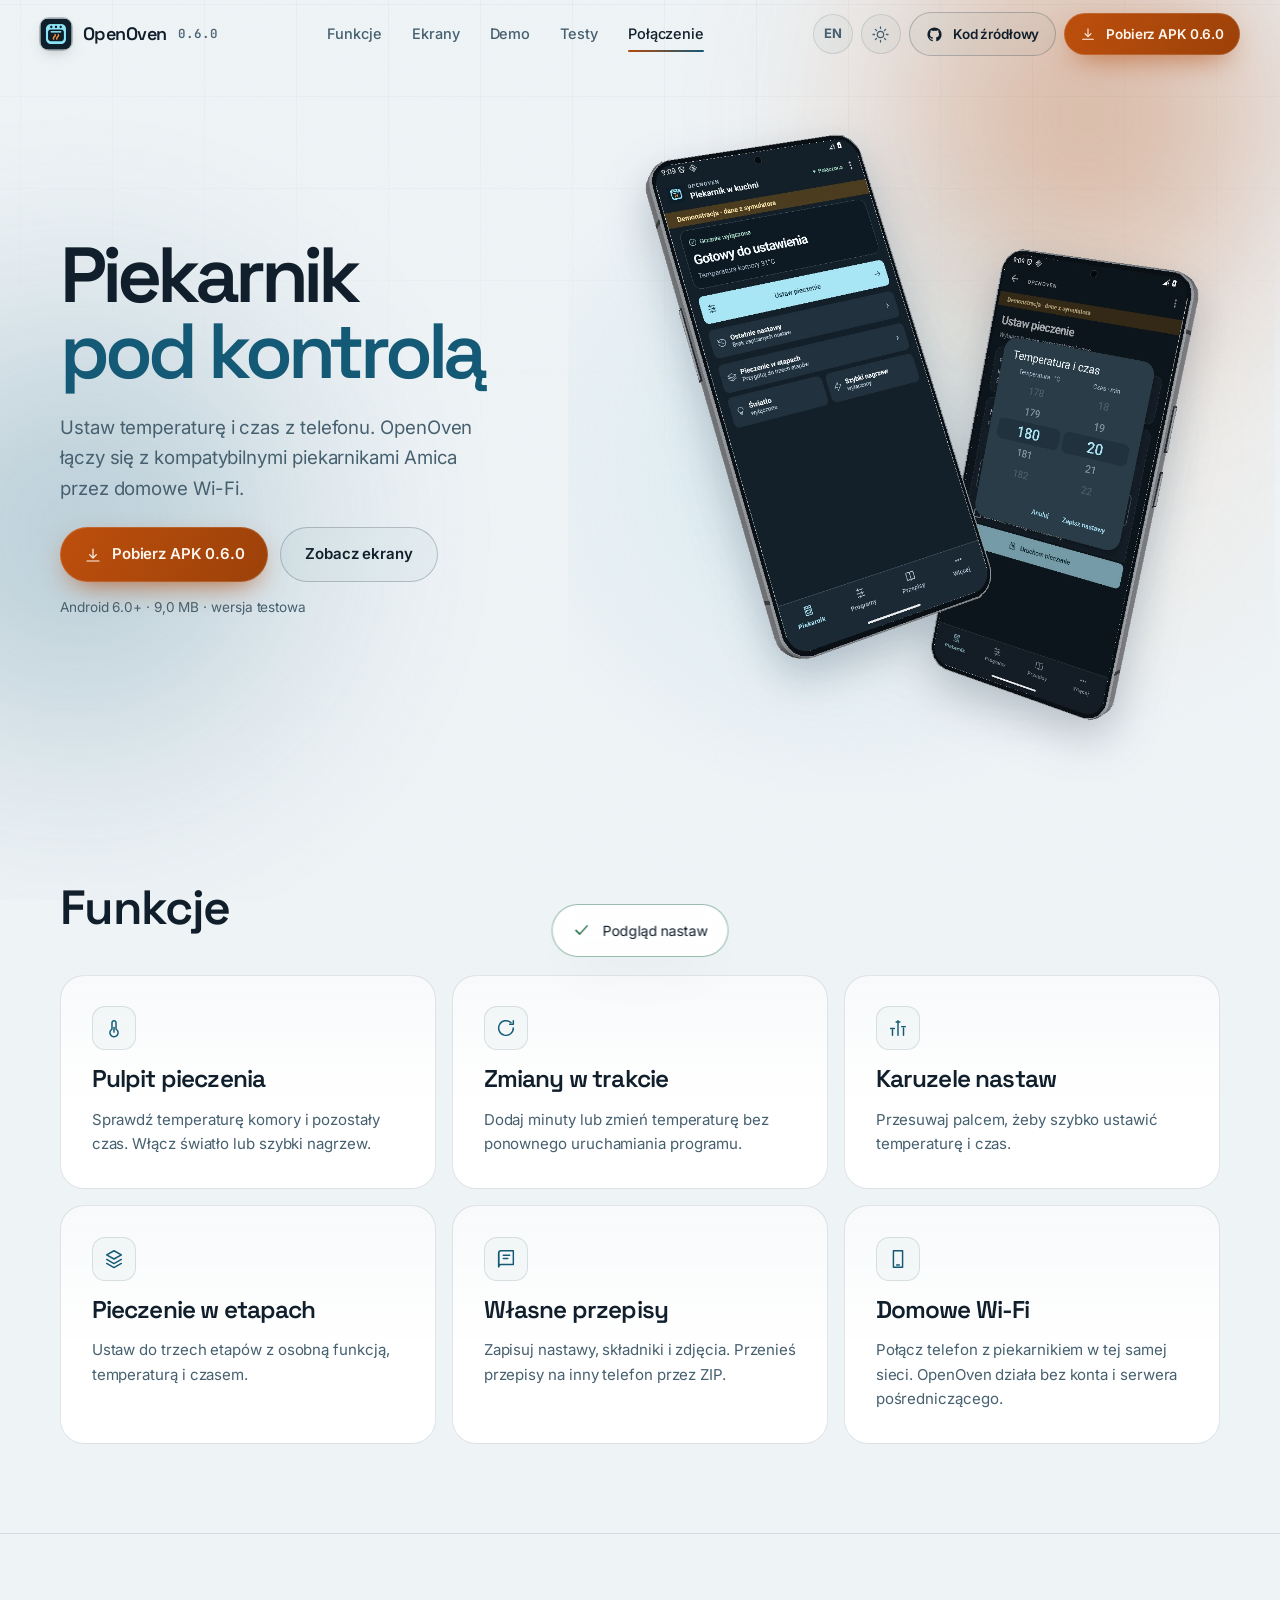
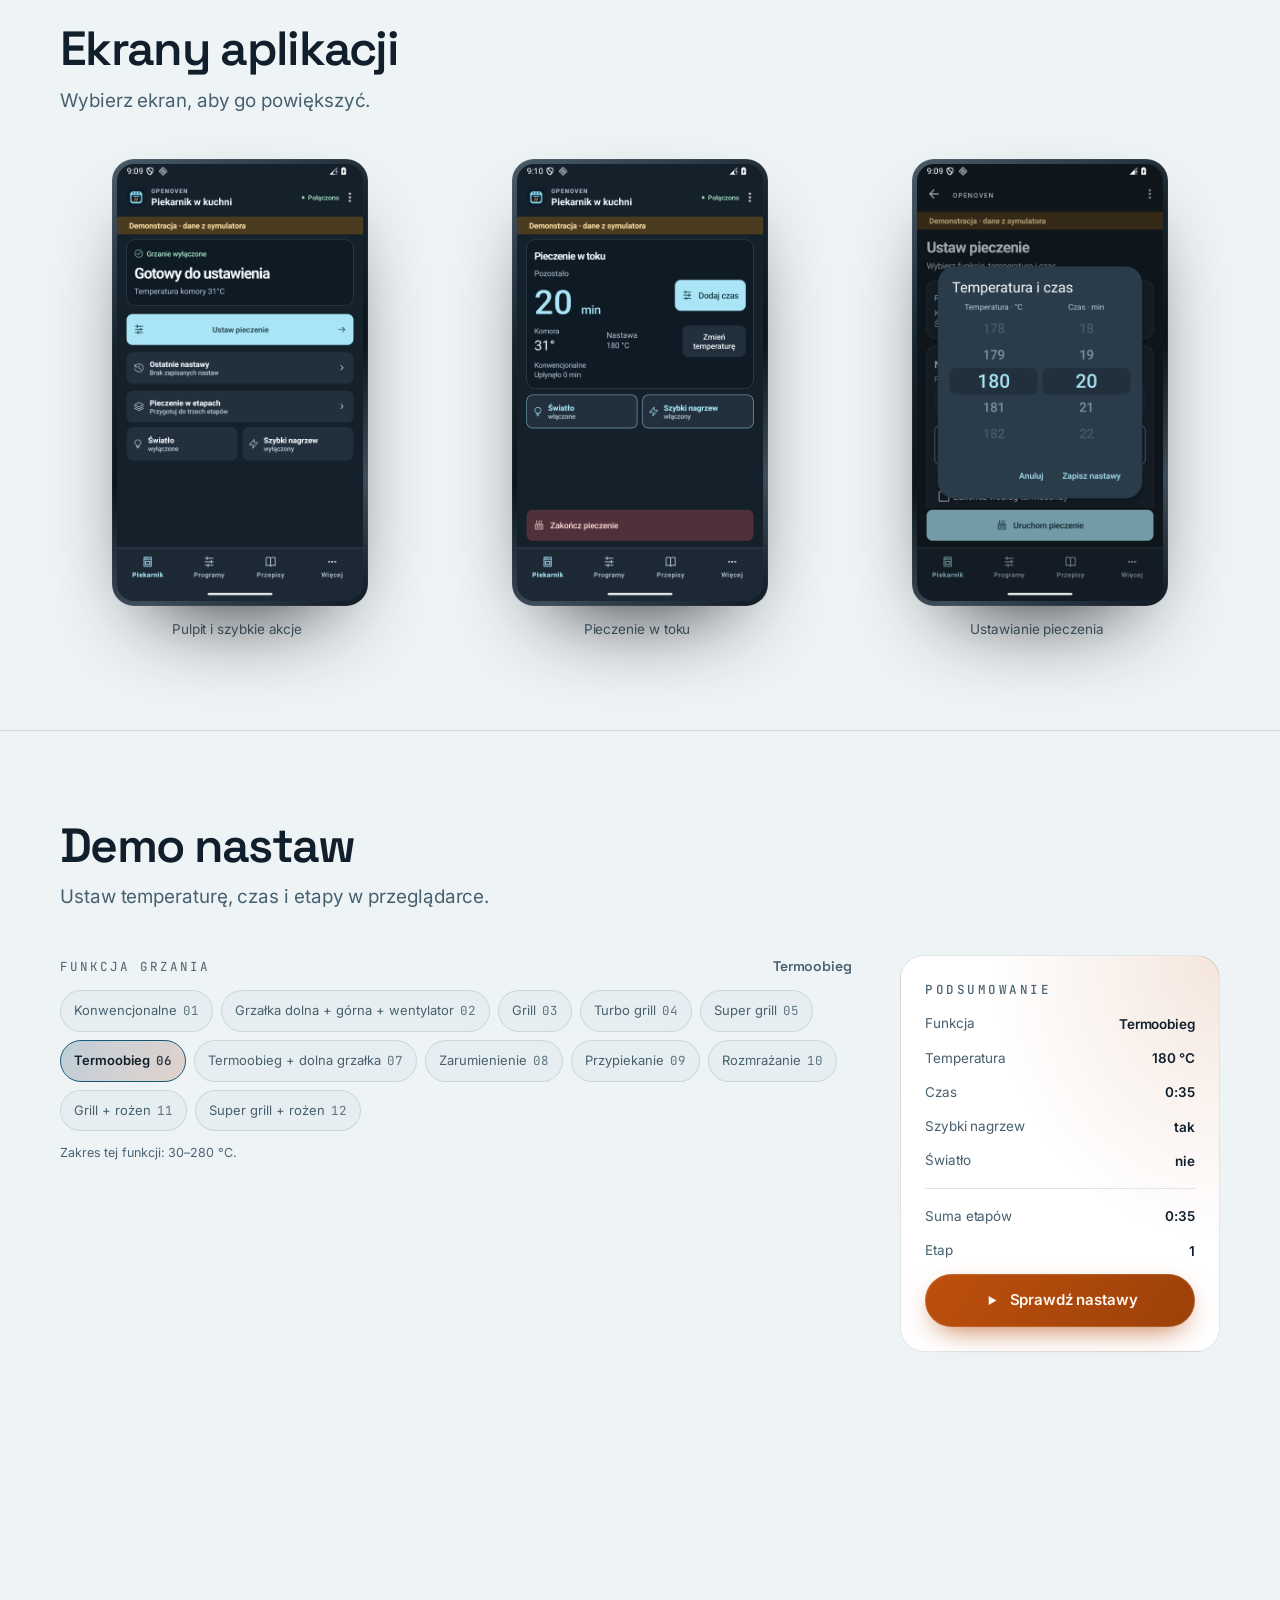
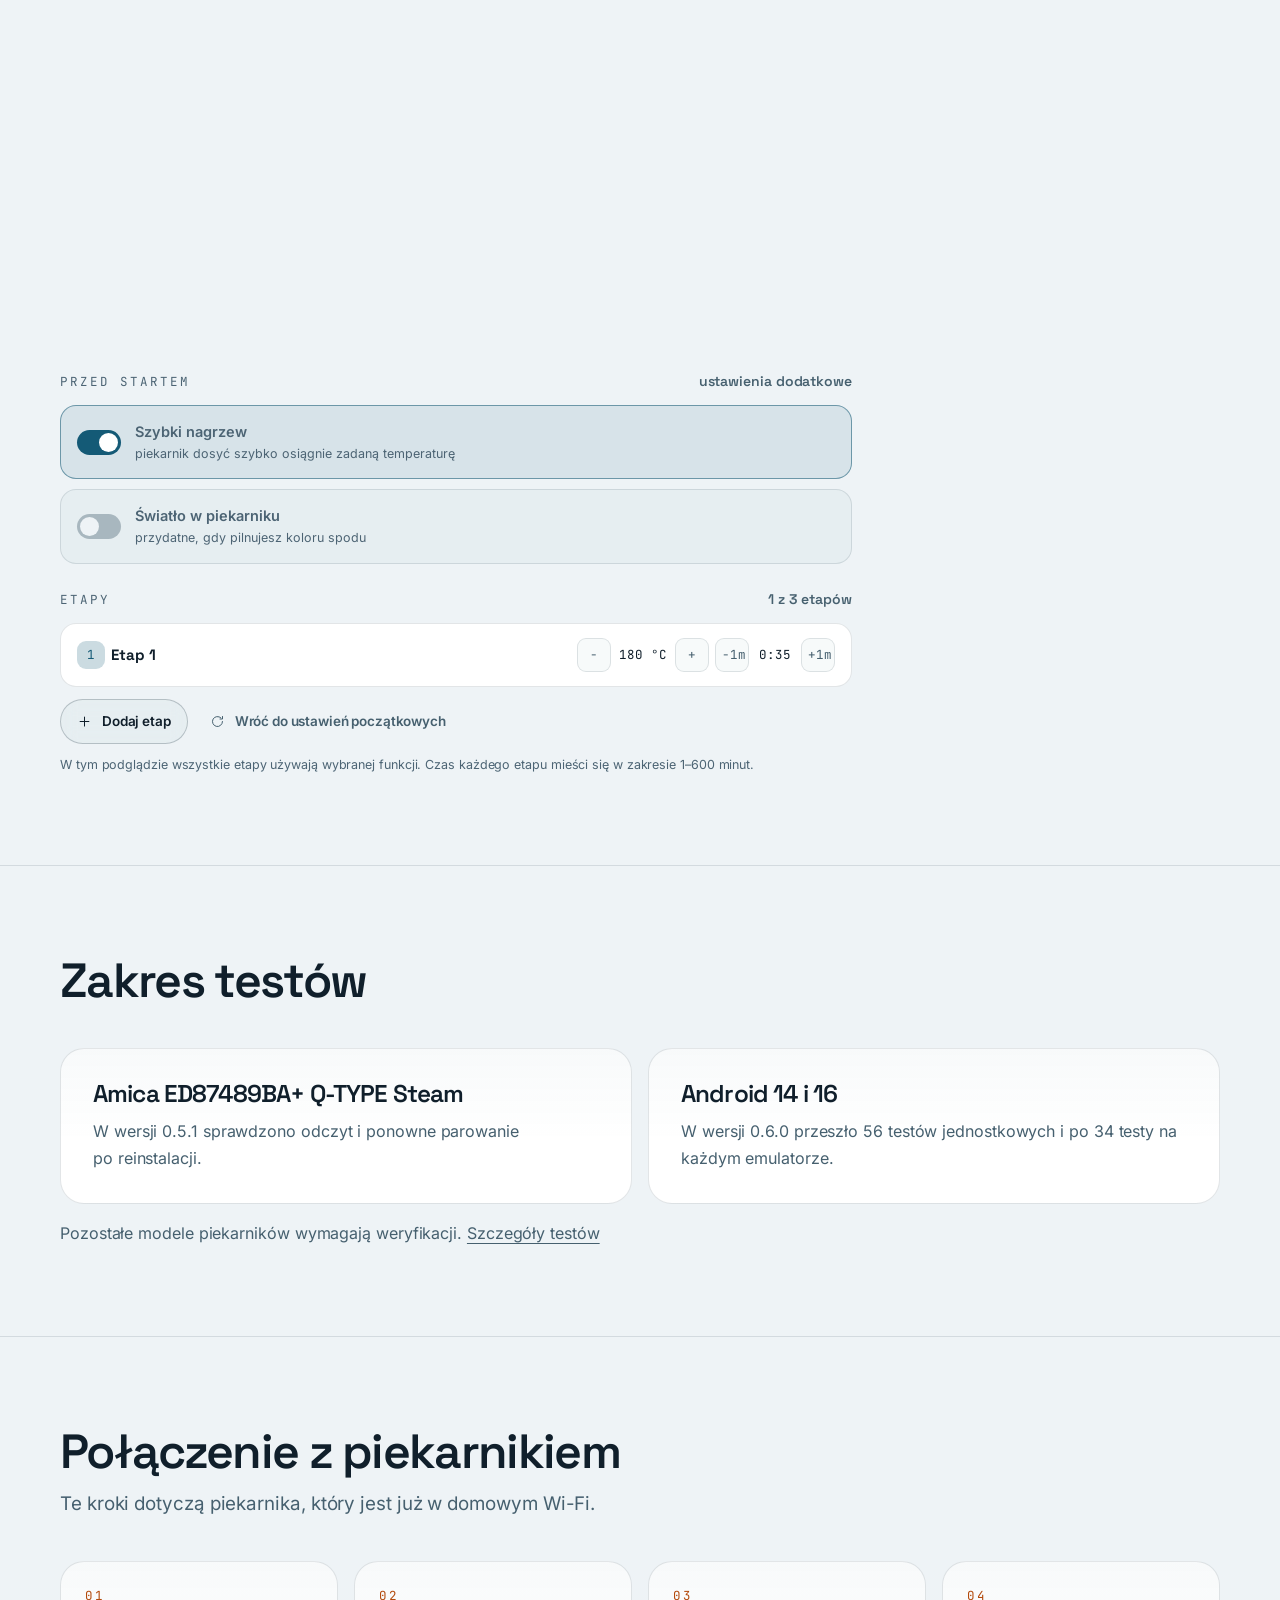
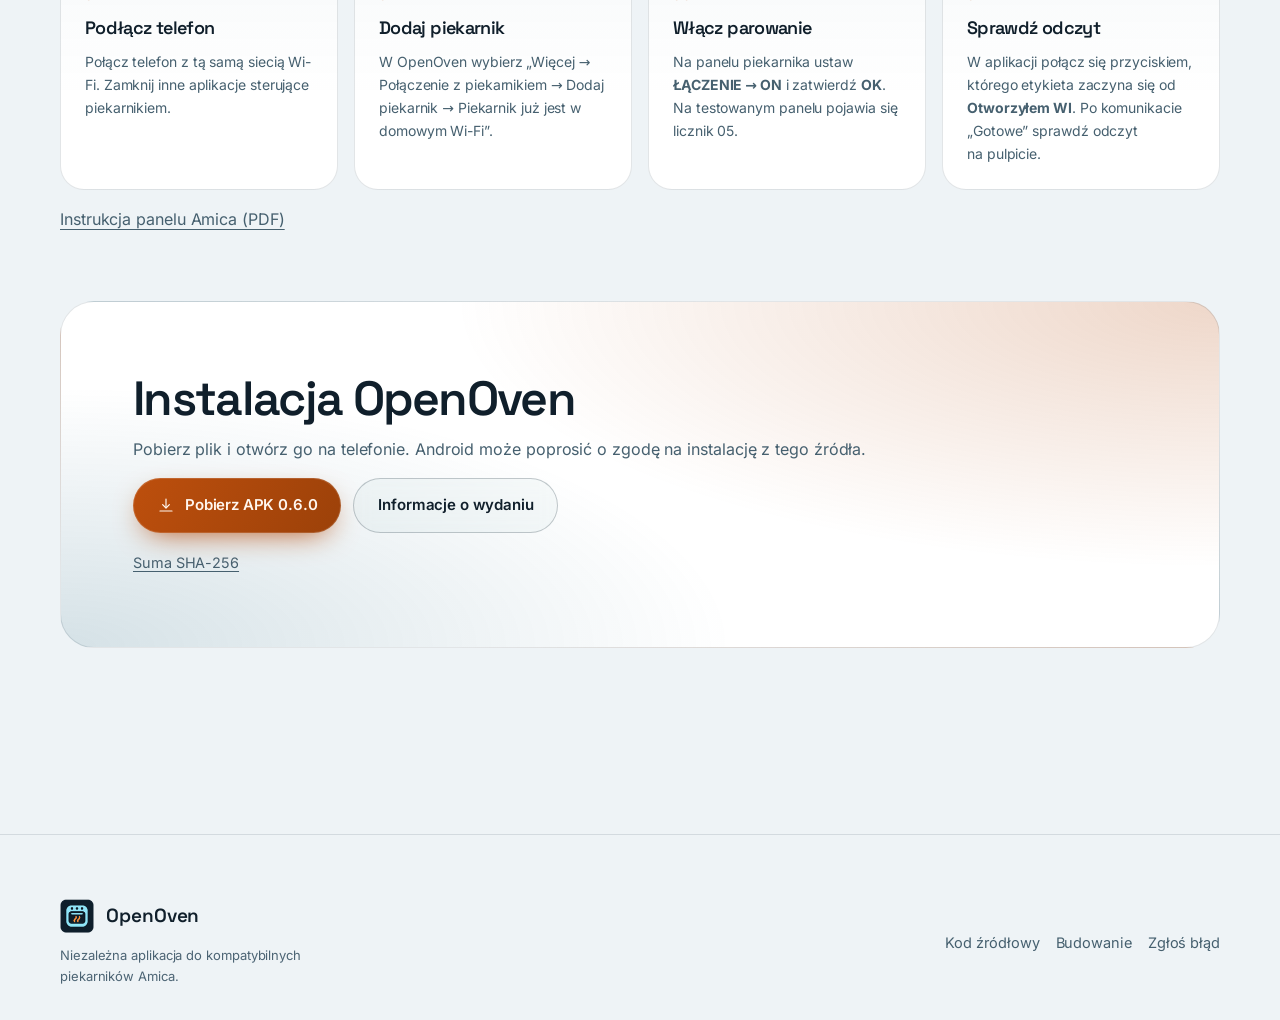
==== commit f1433e23: "Simplify browser titles and punctuation in both languages" ====
--- a/docs/pl/index.html
+++ b/docs/pl/index.html
@@ -3,12 +3,12 @@
 <head>
 <meta charset="utf-8">
 <meta name="viewport" content="width=device-width, initial-scale=1">
-<title>OpenOven — sterowanie piekarnikiem Amica z Androida</title>
+<title>OpenOven</title>
 <meta name="description" content="OpenOven to niezależna aplikacja na Androida do lokalnego sterowania kompatybilnymi piekarnikami Amica. Bez konta, bez chmury, przez domowe Wi-Fi. Kod w publicznym repozytorium. Sterowanie, programy, etapy, przepisy, historia i diagnostyka.">
 <meta name="theme-color" content="#070d13">
 <meta name="color-scheme" content="dark light">
 <meta property="og:type" content="website">
-<meta property="og:title" content="OpenOven — sterowanie piekarnikiem z telefonu">
+<meta property="og:title" content="Steruj piekarnikiem z OpenOven">
 <meta property="og:description" content="Niezależna aplikacja na Androida do lokalnego sterowania piekarnikami Amica. Kod w publicznym repozytorium. Wersja testowa 0.6.0.">
 <meta property="og:url" content="https://techparka.github.io/openoven/pl/">
 <meta property="og:site_name" content="OpenOven">
@@ -18,7 +18,7 @@
 <meta property="og:image:alt" content="Okładka projektu OpenOven">
 <meta property="og:locale" content="pl_PL">
 <meta name="twitter:card" content="summary_large_image">
-<meta name="twitter:title" content="OpenOven — sterowanie piekarnikiem z telefonu">
+<meta name="twitter:title" content="Steruj piekarnikiem z OpenOven">
 <meta name="twitter:description" content="Niezależna aplikacja na Androida do lokalnego sterowania piekarnikami Amica. Kod w publicznym repozytorium. Wersja testowa 0.6.0, APK 9,0 MB.">
 <meta name="twitter:image" content="https://techparka.github.io/openoven/assets/og-cover.png">
 <meta name="twitter:image:alt" content="Makieta telefonu z paskiem postępu pieczenia i hasłem OpenOven.">
@@ -170,7 +170,7 @@
 </svg>
 <main id="main">
 <header class="topbar" id="topbar">
-  <a class="topbar__brand" href="#top" aria-label="OpenOven — strona główna">
+  <a class="topbar__brand" href="#top" aria-label="Strona główna OpenOven">
     <img class="topbar__mark" src="../assets/img/logo-128.png" alt="" width="32" height="32">
     <span>OpenOven</span>
     <span class="topbar__ver">0.6.0</span>
@@ -449,7 +449,7 @@
       </article>
       <article class="card pstep" data-step="4">
         <h3>Sprawdź odczyt</h3>
-        <p>W aplikacji wybierz „Otworzyłem WI — połącz”. Po komunikacie „Gotowe” sprawdź odczyt na pulpicie.</p>
+        <p>W aplikacji połącz się przyciskiem, którego etykieta zaczyna się od <b>Otworzyłem WI</b>. Po komunikacie „Gotowe” sprawdź odczyt na pulpicie.</p>
       </article>
     </div>
     <p class="section-note"><a href="https://www.amica.pl/media/wysiwyg/programatory/tv/android_manual.pdf">Instrukcja panelu Amica (PDF)</a></p>
@@ -505,6 +505,6 @@
   </div>
 </dialog>
 
-<script src="../app.js?v=4" defer></script>
+<script src="../app.js?v=5" defer></script>
 </body>
 </html>
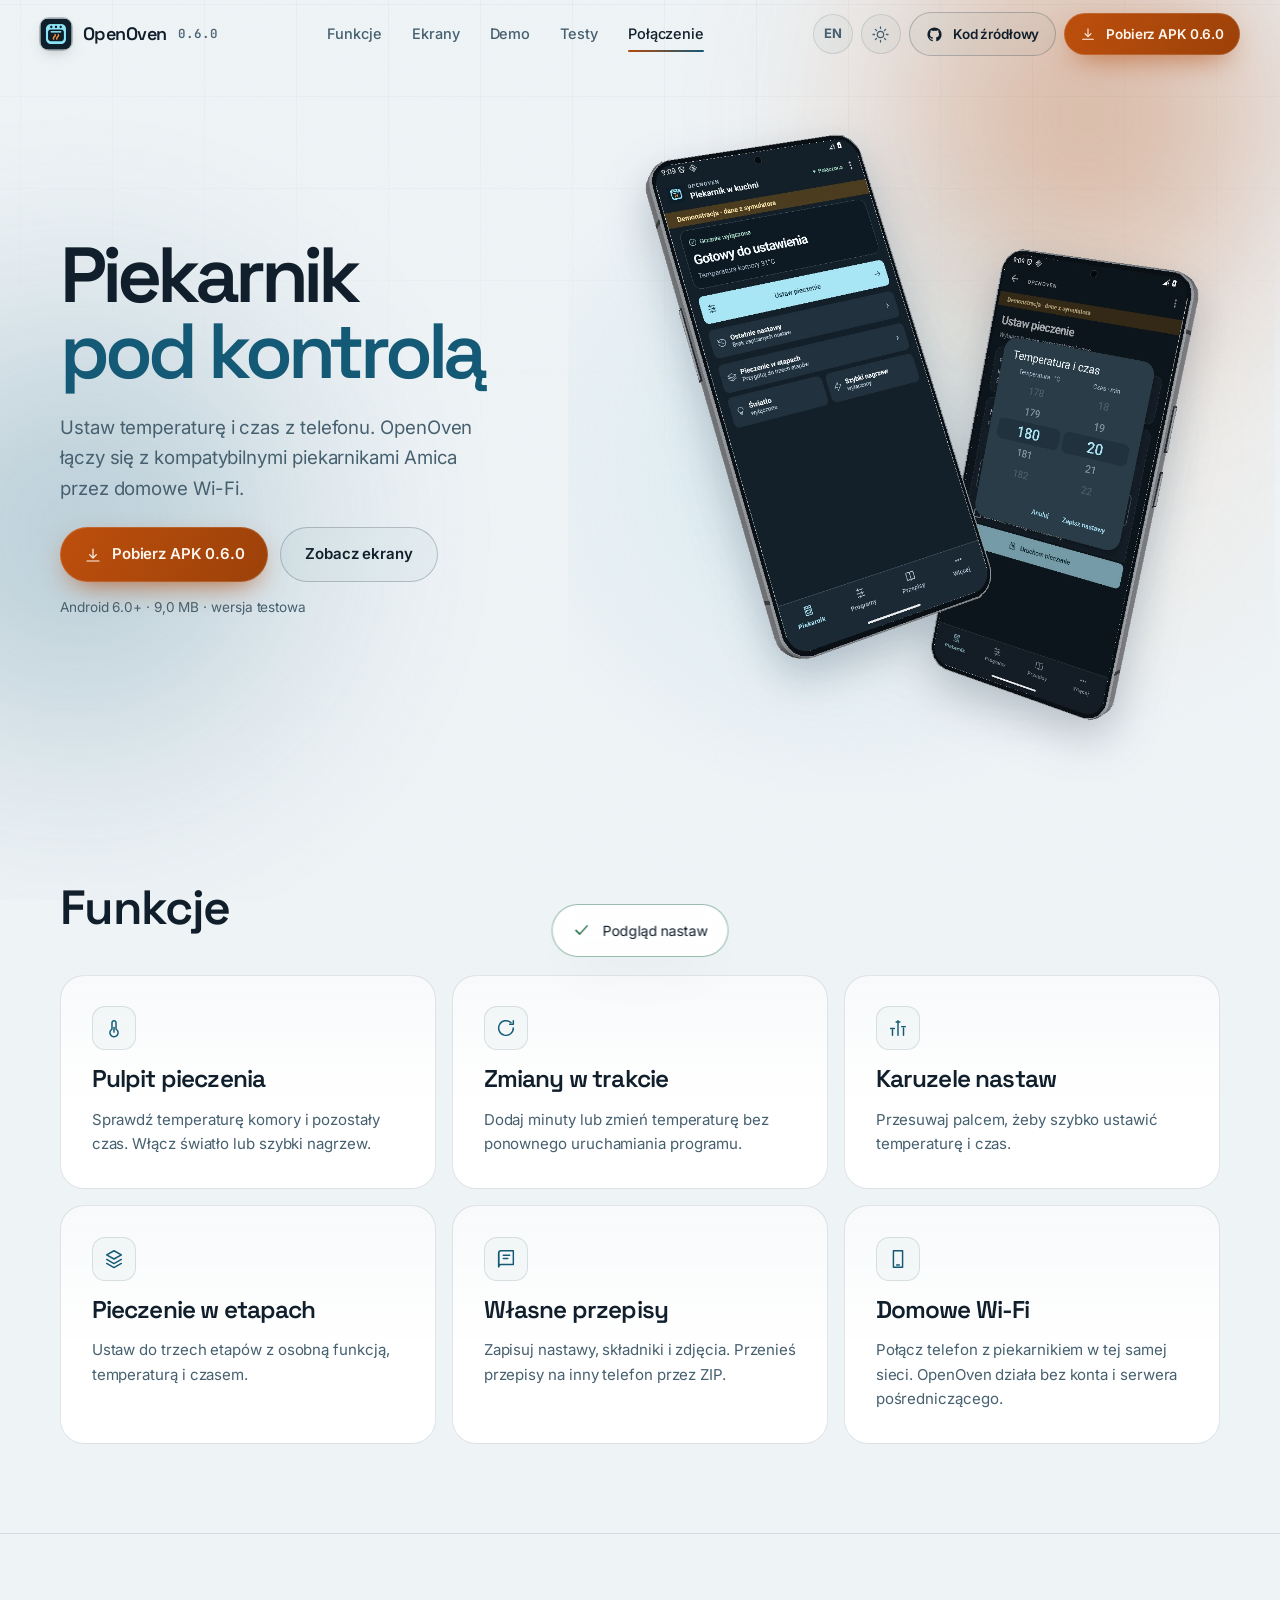
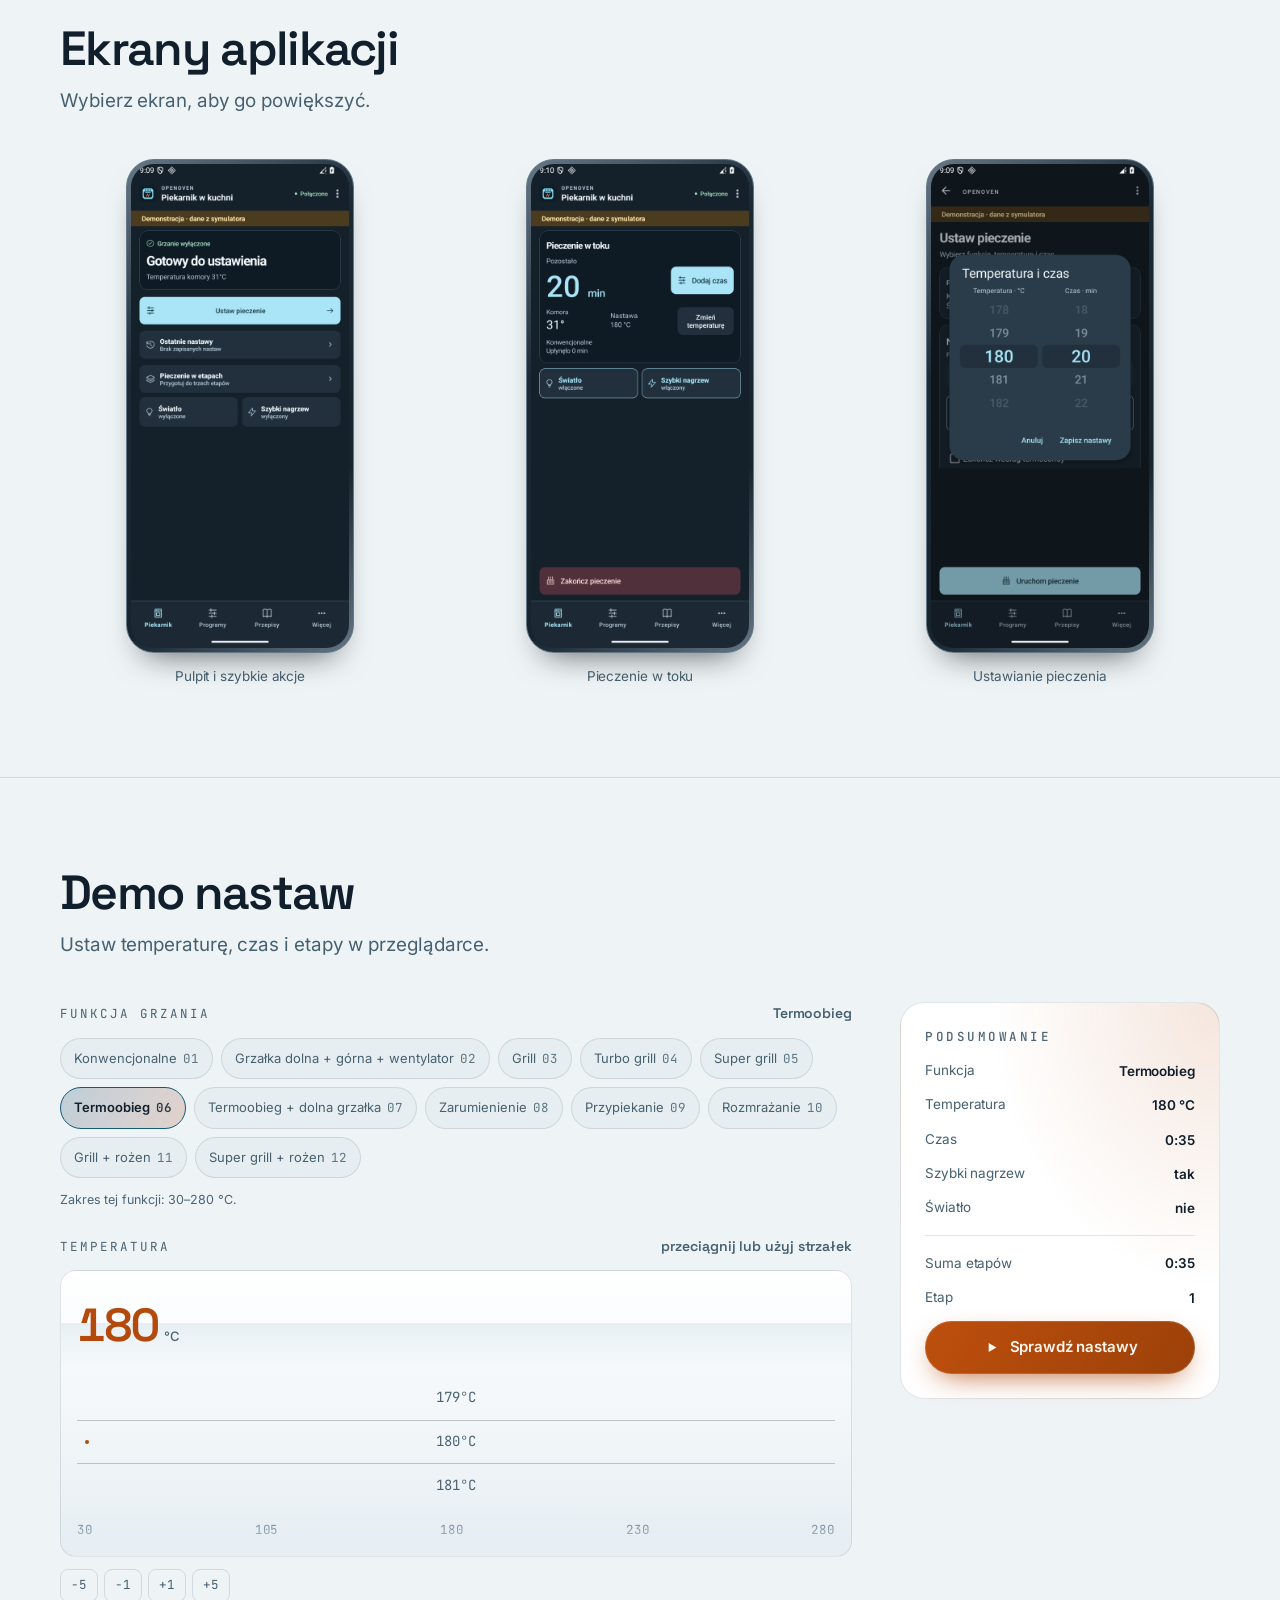
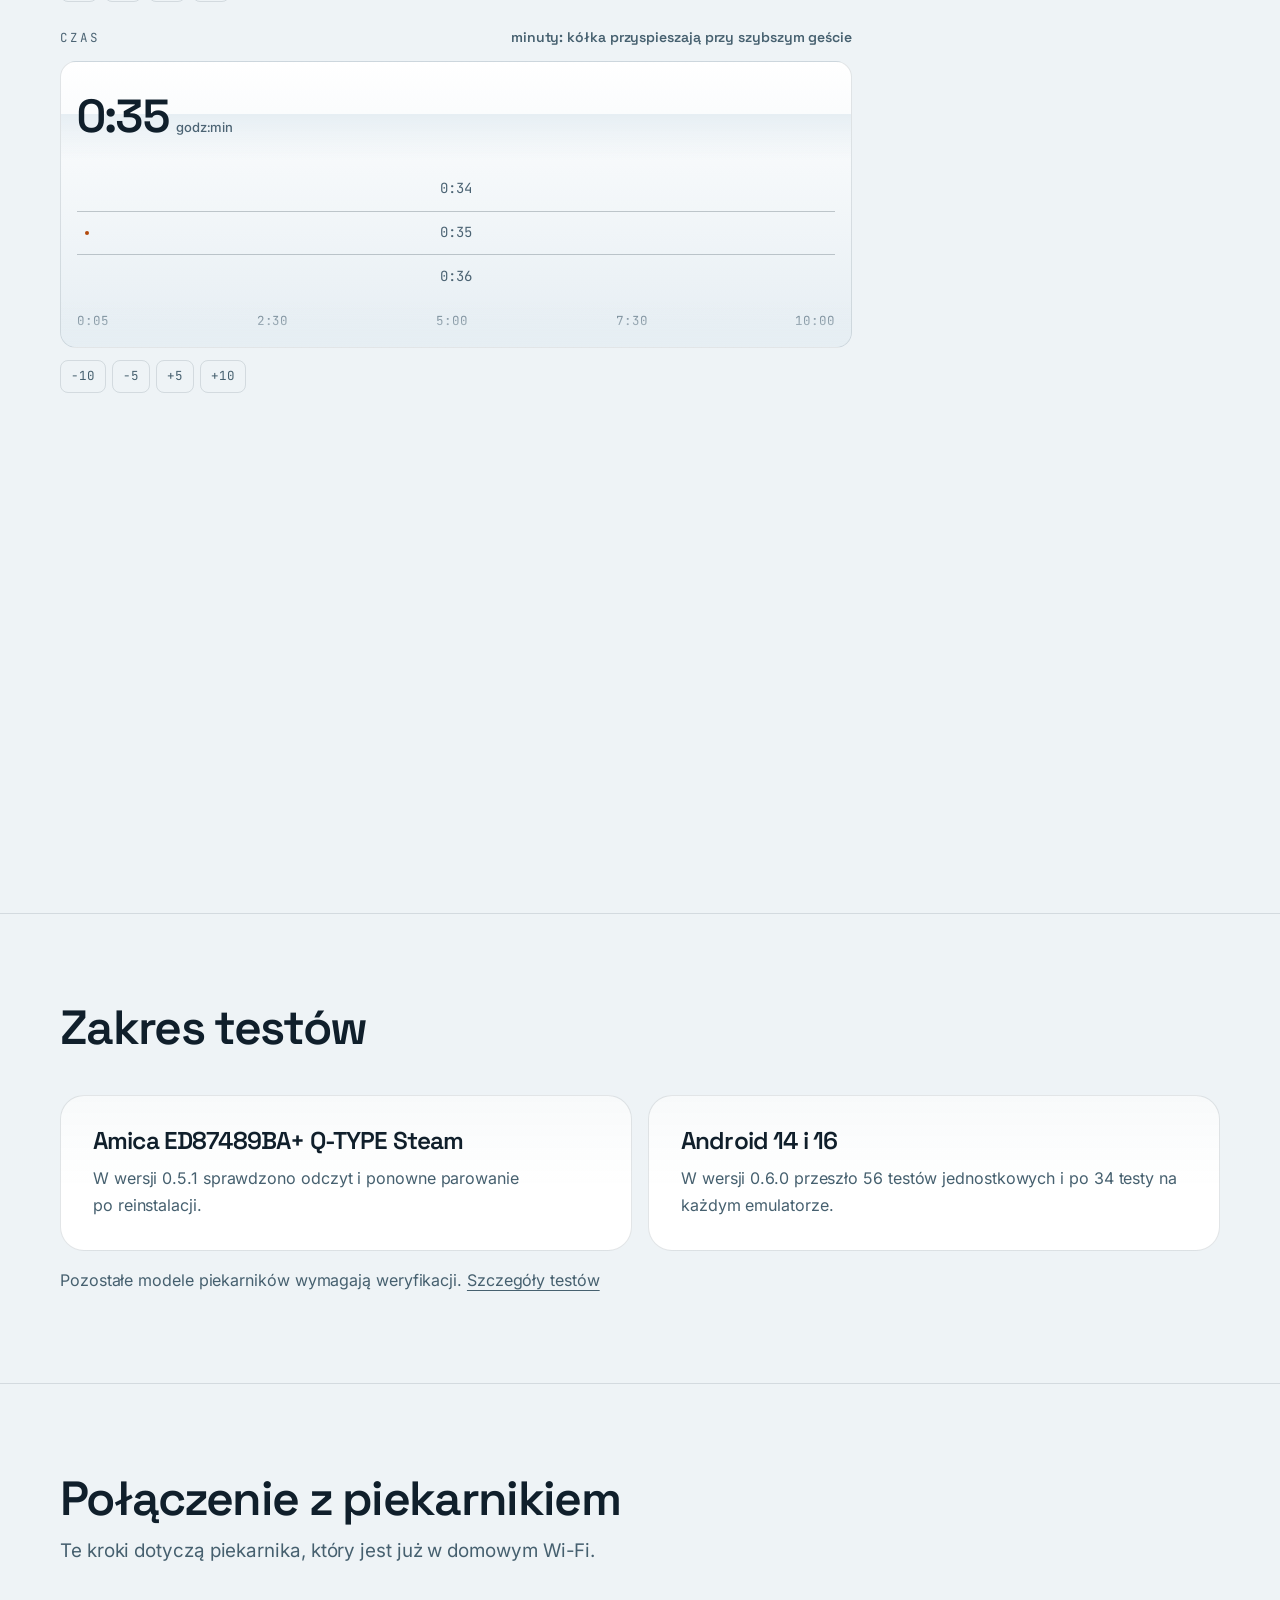
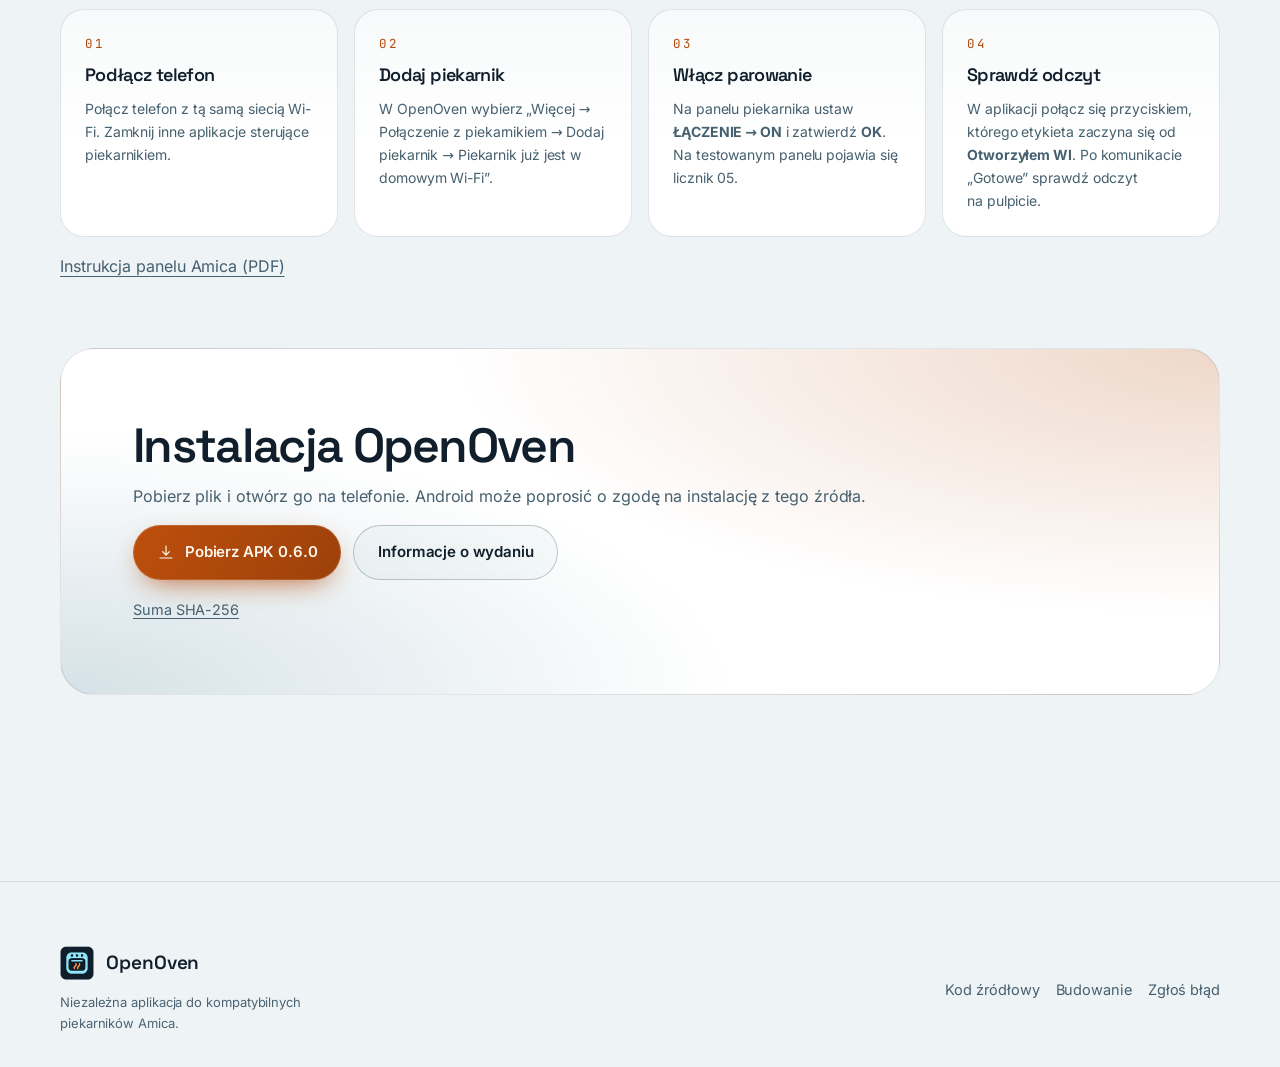
==== commit 915926e5: "Match the screenshot gallery to modern phone proportions" ====
--- a/docs/pl/index.html
+++ b/docs/pl/index.html
@@ -33,7 +33,7 @@
 <link rel="preload" as="font" href="../assets/fonts/SpaceGrotesk-latin.woff2" type="font/woff2" crossorigin>
 <link rel="preload" as="font" href="../assets/fonts/Inter-latin.woff2" type="font/woff2" crossorigin>
 <link rel="stylesheet" href="../assets/fonts/fonts.css">
-<link rel="stylesheet" href="../styles.css?v=6">
+<link rel="stylesheet" href="../styles.css?v=7">
 <script type="application/ld+json">
 {
   "@context": "https://schema.org",
@@ -284,21 +284,21 @@
       <p>Wybierz ekran, aby go powiększyć.</p>
     </div>
     <div class="gallery-grid" id="galRail">
-      <a class="gal__item" href="../screenshots/dashboard.png">
+      <a class="gal__item" href="../screenshots/dashboard-portrait.webp">
         <div class="device device--shot">
-          <div class="device__screen"><img class="device__shot" src="../screenshots/dashboard.png" width="1080" height="1920" loading="lazy" alt="Pulpit i szybkie akcje"></div>
+          <div class="device__screen"><img class="device__shot" src="../screenshots/dashboard-portrait.webp" width="1080" height="2400" loading="lazy" alt="Pulpit i szybkie akcje"></div>
         </div>
         <span class="gal__cap">Pulpit i szybkie akcje</span>
       </a>
-      <a class="gal__item" href="../screenshots/baking.png">
+      <a class="gal__item" href="../screenshots/baking-portrait.webp">
         <div class="device device--shot">
-          <div class="device__screen"><img class="device__shot" src="../screenshots/baking.png" width="1080" height="1920" loading="lazy" alt="Pieczenie w toku"></div>
+          <div class="device__screen"><img class="device__shot" src="../screenshots/baking-portrait.webp" width="1080" height="2400" loading="lazy" alt="Pieczenie w toku"></div>
         </div>
         <span class="gal__cap">Pieczenie w toku</span>
       </a>
-      <a class="gal__item" href="../screenshots/settings-wheel.png">
+      <a class="gal__item" href="../screenshots/settings-wheel-portrait.webp">
         <div class="device device--shot">
-          <div class="device__screen"><img class="device__shot" src="../screenshots/settings-wheel.png" width="1080" height="1920" loading="lazy" alt="Ustawianie pieczenia"></div>
+          <div class="device__screen"><img class="device__shot" src="../screenshots/settings-wheel-portrait.webp" width="1080" height="2400" loading="lazy" alt="Ustawianie pieczenia"></div>
         </div>
         <span class="gal__cap">Ustawianie pieczenia</span>
       </a>
--- a/docs/styles.css
+++ b/docs/styles.css
@@ -1508,12 +1508,22 @@
   justify-items: center;
 }
 .gallery-grid .gal__item {
-  width: min(100%, 256px);
+  width: min(100%, 228px);
   grid-template-rows: auto 1fr;
   gap: 12px;
 }
-.gallery-grid .device { --dw: 100%; width: 100%; padding: 5px; border-radius: 22px; }
-.gallery-grid .device__screen { border-radius: 17px; }
+.gallery-grid .device {
+  width: 100%;
+  padding: 4px;
+  border: 1px solid #667786;
+  border-radius: clamp(16px, 2.6vw, 28px);
+  background: linear-gradient(142deg, #667786, #1b2935 33%, #17242e 72%, #637584);
+  box-shadow: 0 18px 32px -18px #04090eaa;
+}
+.gallery-grid .device__screen {
+  aspect-ratio: 9 / 20;
+  border-radius: clamp(11px, calc(2.6vw - 5px), 23px);
+}
 .gallery-grid .gal__cap { margin: 0; text-align: center; }
 .msheet { overflow-y: auto; }
 @media (max-width: 700px) {
